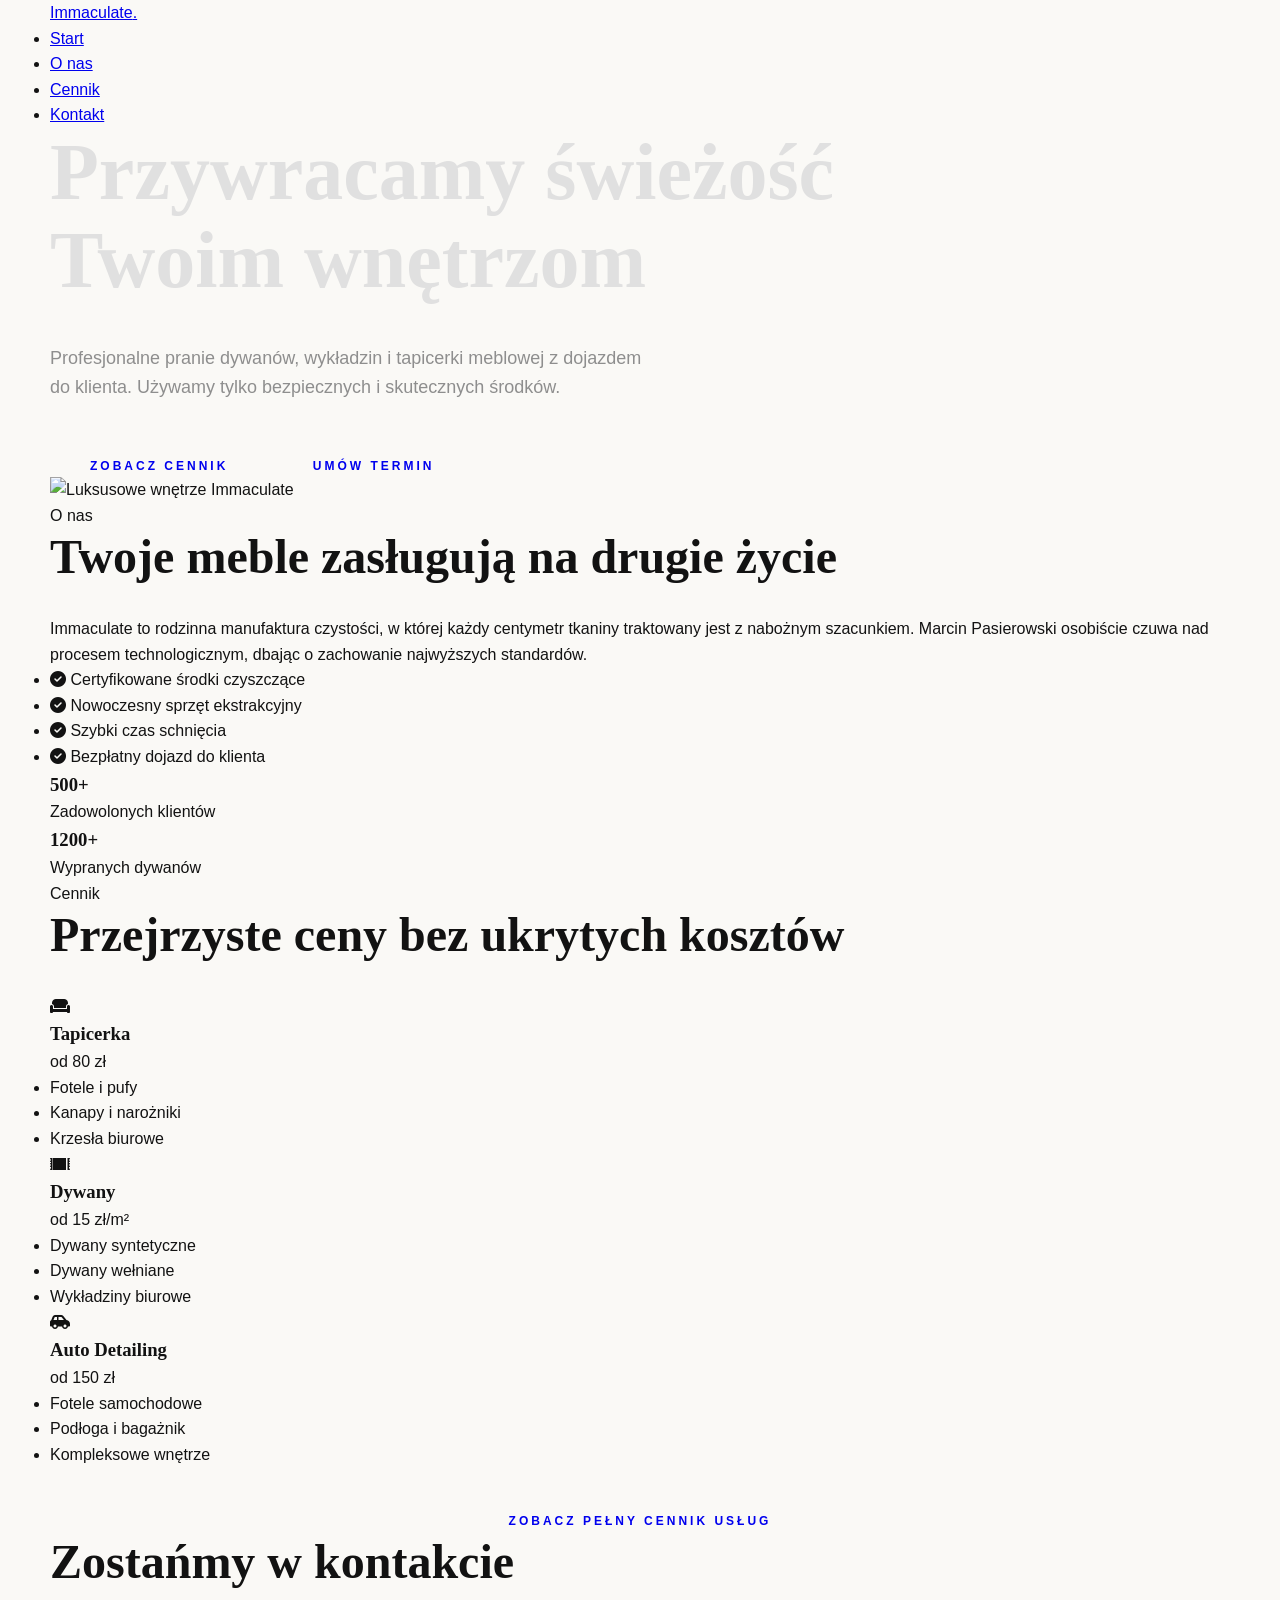
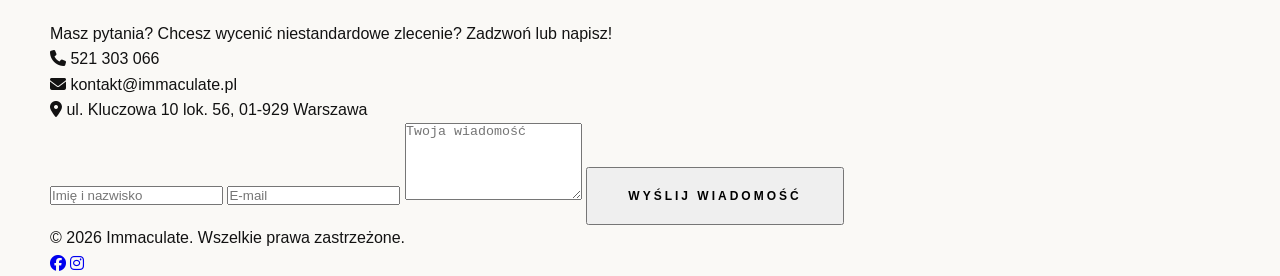
==== index.html @ 92153727 "feat: add dynamic detailed price list from text file" ====
<!DOCTYPE html>
<html lang="pl">
<head>
    <meta charset="UTF-8">
    <meta name="viewport" content="width=device-width, initial-scale=1.0">
    <title>Immaculate | Ekspercka Pielęgnacja Dywanów i Tapicerki</title>
    <link rel="preconnect" href="https://fonts.googleapis.com">
    <link rel="preconnect" href="https://fonts.gstatic.com" crossorigin>
    <link href="https://fonts.googleapis.com/css2?family=Inter:wght@300;400;600;700&display=swap" rel="stylesheet">
    <link rel="stylesheet" href="https://cdnjs.cloudflare.com/ajax/libs/font-awesome/6.4.0/css/all.min.css">
    <link rel="stylesheet" href="styles.css">
</head>
<body>
    <header>
        <nav class="navbar">
            <div class="container">
                <a href="#" class="logo">Immaculate<span>.</span></a>
                <ul class="nav-links">
                    <li><a href="#home">Start</a></li>
                    <li><a href="#about">O nas</a></li>
                    <li><a href="#pricing">Cennik</a></li>
                    <li><a href="#contact">Kontakt</a></li>
                </ul>
                <div class="burger">
                    <div class="line1"></div>
                    <div class="line2"></div>
                    <div class="line3"></div>
                </div>
            </div>
        </nav>
    </header>

    <main>
        <!-- Hero Section -->
        <section id="home" class="hero">
            <div class="container">
                <div class="hero-content">
                    <h1>Przywracamy świeżość Twoim wnętrzom</h1>
                    <p>Profesjonalne pranie dywanów, wykładzin i tapicerki meblowej z dojazdem do klienta. Używamy tylko bezpiecznych i skutecznych środków.</p>
                    <div class="hero-btns">
                        <a href="#pricing" class="btn btn-primary">Zobacz cennik</a>
                        <a href="#contact" class="btn btn-secondary">Umów termin</a>
                    </div>
                </div>
                <div class="hero-image">
                    <img src="https://images.unsplash.com/photo-1527515637462-cff94eecc1ac?auto=format&fit=crop&q=80&w=800" alt="Luksusowe wnętrze Immaculate">
                </div>
            </div>
        </section>

        <!-- About Section -->
        <section id="about" class="about">
            <div class="container">
                <div class="about-grid">
                    <div class="about-text">
                        <span class="sub-title">O nas</span>
                        <h2>Twoje meble zasługują na drugie życie</h2>
                        <p>Immaculate to rodzinna manufaktura czystości, w której każdy centymetr tkaniny traktowany jest z nabożnym szacunkiem. Marcin Pasierowski osobiście czuwa nad procesem technologicznym, dbając o zachowanie najwyższych standardów.</p>
                        <ul class="features">
                            <li><i class="fas fa-check-circle"></i> Certyfikowane środki czyszczące</li>
                            <li><i class="fas fa-check-circle"></i> Nowoczesny sprzęt ekstrakcyjny</li>
                            <li><i class="fas fa-check-circle"></i> Szybki czas schnięcia</li>
                            <li><i class="fas fa-check-circle"></i> Bezpłatny dojazd do klienta</li>
                        </ul>
                    </div>
                    <div class="about-stats">
                        <div class="stat-card">
                            <h3>500+</h3>
                            <p>Zadowolonych klientów</p>
                        </div>
                        <div class="stat-card">
                            <h3>1200+</h3>
                            <p>Wypranych dywanów</p>
                        </div>
                    </div>
                </div>
            </div>
        </section>

        <!-- Pricing Section -->
        <section id="pricing" class="pricing">
            <div class="container">
                <div class="section-header">
                    <span class="sub-title">Cennik</span>
                    <h2>Przejrzyste ceny bez ukrytych kosztów</h2>
                </div>
                <div class="price-grid">
                    <div class="price-card">
                        <i class="fas fa-couch"></i>
                        <h3>Tapicerka</h3>
                        <p class="price">od 80 zł</p>
                        <ul>
                            <li>Fotele i pufy</li>
                            <li>Kanapy i narożniki</li>
                            <li>Krzesła biurowe</li>
                        </ul>
                    </div>
                    <div class="price-card featured">
                        <i class="fas fa-rug"></i>
                        <h3>Dywany</h3>
                        <p class="price">od 15 zł<span>/m²</span></p>
                        <ul>
                            <li>Dywany syntetyczne</li>
                            <li>Dywany wełniane</li>
                            <li>Wykładziny biurowe</li>
                        </ul>
                    </div>
                    <div class="price-card">
                        <i class="fas fa-car-side"></i>
                        <h3>Auto Detailing</h3>
                        <p class="price">od 150 zł</p>
                        <ul>
                            <li>Fotele samochodowe</li>
                            <li>Podłoga i bagażnik</li>
                            <li>Kompleksowe wnętrze</li>
                        </ul>
                    </div>
                </div>
                <div style="text-align: center; margin-top: 40px;">
                    <a href="cennik.html" class="btn btn-primary">Zobacz pełny cennik usług</a>
                </div>
            </div>
        </section>

        <!-- Contact Section -->
        <section id="contact" class="contact">
            <div class="container">
                <div class="contact-box">
                    <div class="contact-info">
                        <h2>Zostańmy w kontakcie</h2>
                        <p>Masz pytania? Chcesz wycenić niestandardowe zlecenie? Zadzwoń lub napisz!</p>
                        <div class="contact-details">
                            <div class="item">
                                <i class="fas fa-phone"></i>
                                <span>521 303 066</span>
                            </div>
                            <div class="item">
                                <i class="fas fa-envelope"></i>
                                <span>kontakt@immaculate.pl</span>
                            </div>
                            <div class="item">
                                <i class="fas fa-map-marker-alt"></i>
                                <span>ul. Kluczowa 10 lok. 56, 01-929 Warszawa</span>
                            </div>
                        </div>
                    </div>
                    <form class="contact-form">
                        <input type="text" placeholder="Imię i nazwisko" required>
                        <input type="email" placeholder="E-mail" required>
                        <textarea placeholder="Twoja wiadomość" rows="5" required></textarea>
                        <button type="submit" class="btn btn-primary">Wyślij wiadomość</button>
                    </form>
                </div>
            </div>
        </section>
    </main>

    <footer>
        <div class="container">
            <p>&copy; 2026 Immaculate. Wszelkie prawa zastrzeżone.</p>
            <div class="socials">
                <a href="#"><i class="fab fa-facebook"></i></a>
                <a href="#"><i class="fab fa-instagram"></i></a>
            </div>
        </div>
    </footer>

    <script src="script.js"></script>
</body>
</html>
---- styles.css ----
:root {
    --primary-dark: #121212;
    --accent-gold: #D4AF37;
    --accent-gold-hover: #F9E076;
    --cream: #FAF9F6;
    --text-light: #E0E0E0;
    --text-muted: #8E8E8E;
    --shadow-soft: 0 20px 40px rgba(0,0,0,0.2);
    --transition: all 0.5s cubic-bezier(0.4, 0, 0.2, 1);
}

* {
    margin: 0;
    padding: 0;
    box-sizing: border-box;
}

body {
    background-color: var(--cream);
    color: var(--primary-dark);
    font-family: 'Montserrat', sans-serif;
    line-height: 1.6;
    overflow-x: hidden;
}

h1, h2, h3, .brand-main, .section-tag {
    font-family: 'Cinzel', serif;
}

.container {
    max-width: 1400px;
    margin: 0 auto;
    padding: 0 50px;
}

/* Luxury Loader */
.luxury-loader {
    position: fixed;
    inset: 0;
    background: var(--primary-dark);
    z-index: 9999;
    display: flex;
    justify-content: center;
    align-items: center;
    transition: opacity 1s ease, visibility 1s;
}

.loader-content {
    text-align: center;
}

.loader-logo {
    color: var(--accent-gold);
    font-size: 2.5rem;
    margin-bottom: 20px;
    letter-spacing: 15px;
}

.loader-bar {
    width: 0;
    height: 1px;
    background: var(--accent-gold);
    animation: loading 1.5s forwards;
}

@keyframes loading {
    to { width: 100%; }
}

/* Header & Nav */
.main-header {
    position: fixed;
    top: 0;
    width: 100%;
    padding: 40px 0;
    z-index: 1000;
    transition: var(--transition);
}

.main-header.scrolled {
    padding: 20px 0;
    background: rgba(18, 18, 18, 0.95);
    backdrop-filter: blur(10px);
}

.main-header nav {
    display: flex;
    justify-content: space-between;
    align-items: center;
}

.brand {
    text-decoration: none;
    display: flex;
    flex-direction: column;
}

.brand-main {
    color: var(--accent-gold);
    font-size: 24px;
    font-weight: 700;
    letter-spacing: 2px;
}

.brand-main span {
    color: var(--text-light);
    margin: 0 5px;
}

.brand-sub {
    color: var(--text-muted);
    font-size: 10px;
    letter-spacing: 5px;
    text-transform: uppercase;
}

.nav-menu {
    display: flex;
    list-style: none;
    gap: 40px;
}

.nav-menu a {
    color: var(--text-light);
    text-decoration: none;
    font-size: 13px;
    text-transform: uppercase;
    letter-spacing: 2px;
    transition: var(--transition);
}

.nav-menu a:hover {
    color: var(--accent-gold);
}

/* Hero Luxury */
.hero-luxury {
    height: 100vh;
    display: flex;
    align-items: center;
    position: relative;
    overflow: hidden;
    background: var(--primary-dark);
}

.hero-video-bg {
    position: absolute;
    inset: 0;
    opacity: 0.4;
}

.hero-video-bg img {
    width: 100%;
    height: 100%;
    object-fit: cover;
}

.hero-content {
    position: relative;
    z-index: 2;
    color: var(--text-light);
}

.eyebrow {
    display: block;
    color: var(--accent-gold);
    text-transform: uppercase;
    letter-spacing: 6px;
    font-size: 12px;
    margin-bottom: 20px;
}

.hero-content h1 {
    font-size: clamp(40px, 8vw, 80px);
    line-height: 1.1;
    max-width: 900px;
    margin-bottom: 40px;
}

.hero-content p {
    font-size: 18px;
    max-width: 600px;
    color: var(--text-muted);
    margin-bottom: 50px;
}

.cta-group {
    display: flex;
    gap: 20px;
}

.btn {
    padding: 20px 40px;
    text-decoration: none;
    font-size: 12px;
    text-transform: uppercase;
    letter-spacing: 3px;
    font-weight: 600;
    transition: var(--transition);
    cursor: pointer;
}

.btn-luxury {
    background: var(--accent-gold);
    color: var(--primary-dark);
}

.btn-luxury:hover {
    background: var(--accent-gold-hover);
    transform: translateY(-5px);
}

.btn-ghost {
    border: 1px solid var(--text-light);
    color: var(--text-light);
}

.btn-ghost:hover {
    background: var(--text-light);
    color: var(--primary-dark);
}

/* Scroll Indicator */
.scroll-indicator {
    position: absolute;
    bottom: 50px;
    left: 50px;
    color: var(--text-muted);
    text-decoration: none;
    display: flex;
    flex-direction: column;
    align-items: center;
    gap: 15px;
}

.scroll-indicator .line {
    width: 1px;
    height: 80px;
    background: var(--accent-gold);
}

/* Legacy Section */
.legacy {
    padding: 150px 0;
}

.legacy-grid {
    display: grid;
    grid-template-columns: 1fr 1fr;
    gap: 100px;
    align-items: center;
}

.section-tag {
    color: var(--accent-gold);
    font-size: 14px;
    letter-spacing: 4px;
    display: block;
    margin-bottom: 20px;
}

h2 {
    font-size: 48px;
    margin-bottom: 30px;
    line-height: 1.2;
}

.signature {
    margin-top: 50px;
    display: flex;
    flex-direction: column;
}

.sign-text {
    font-family: 'Cinzel', serif;
    font-size: 24px;
    color: var(--accent-gold);
}

.sign-title {
    font-size: 12px;
    text-transform: uppercase;
    letter-spacing: 3px;
    color: var(--text-muted);
}

.visual-container {
    position: relative;
}

.visual-container img {
    width: 100%;
    border-radius: 2px;
}

.experience-year {
    position: absolute;
    bottom: -30px;
    right: -30px;
    background: var(--primary-dark);
    color: var(--accent-gold);
    padding: 40px;
    font-family: 'Cinzel', serif;
    font-size: 20px;
}

/* Atelier Section */
.atelier {
    background: var(--primary-dark);
    color: var(--text-light);
    padding: 150px 0;
}

.section-header-luxury {
    text-align: center;
    margin-bottom: 100px;
}

.section-header-luxury h2 {
    color: var(--text-light);
}

.services-luxury-grid {
    display: grid;
    grid-template-columns: repeat(auto-fit, minmax(300px, 1fr));
    gap: 50px;
}

.service-item {
    padding: 60px 40px;
    background: #1a1a1a;
    border: 1px solid rgba(212, 175, 55, 0.1);
    transition: var(--transition);
}

.service-item:hover {
    border-color: var(--accent-gold);
    transform: translateY(-15px);
}

.s-icon {
    font-size: 30px;
    color: var(--accent-gold);
    margin-bottom: 30px;
}

.service-item h3 {
    font-size: 22px;
    margin-bottom: 20px;
}

.service-item p {
    color: var(--text-muted);
    font-size: 15px;
}

/* Investment Section */
.investment {
    padding: 150px 0;
    background: var(--cream);
}

.investment-card {
    background: white;
    max-width: 900px;
    margin: 0 auto;
    padding: 100px;
    box-shadow: var(--shadow-soft);
}

.card-header {
    text-align: center;
    margin-bottom: 60px;
}

.investment-list {
    margin-bottom: 50px;
}

.list-item {
    display: flex;
    justify-content: space-between;
    padding: 25px 0;
    border-bottom: 1px solid #f0f0f0;
}

.list-item .value {
    color: var(--accent-gold);
    font-weight: 600;
}

.card-note {
    text-align: center;
    font-size: 12px;
    color: var(--text-muted);
}

/* Concierge Section */
.concierge {
    padding: 150px 0;
}

.concierge-wrapper {
    display: grid;
    grid-template-columns: 1fr 1.5fr;
    gap: 100px;
}

.contact-links {
    margin-top: 50px;
    display: flex;
    flex-direction: column;
    gap: 30px;
}

.c-link {
    text-decoration: none;
    color: var(--primary-dark);
    display: flex;
    align-items: center;
    gap: 20px;
    font-weight: 600;
}

.c-link i {
    color: var(--accent-gold);
}

.concierge-form {
    background: var(--primary-dark);
    padding: 80px;
    display: flex;
    flex-direction: column;
    gap: 30px;
}

.input-row {
    display: grid;
    grid-template-columns: 1fr 1fr;
    gap: 30px;
}

.concierge-form input, .concierge-form textarea {
    width: 100%;
    background: transparent;
    border: none;
    border-bottom: 1px solid rgba(255,255,255,0.1);
    padding: 15px 0;
    color: white;
    outline: none;
    font-family: inherit;
    transition: var(--transition);
}

.concierge-form input:focus, .concierge-form textarea:focus {
    border-color: var(--accent-gold);
}

/* Footer Luxury */
.footer-luxury {
    background: var(--primary-dark);
    color: var(--text-light);
    padding: 100px 0 50px;
}

.footer-top {
    display: flex;
    justify-content: space-between;
    align-items: center;
    padding-bottom: 50px;
    border-bottom: 1px solid rgba(255,255,255,0.05);
}

.footer-social a {
    color: var(--text-light);
    margin-left: 30px;
    font-size: 18px;
    transition: var(--transition);
}

.footer-social a:hover {
    color: var(--accent-gold);
}

.footer-bottom {
    padding-top: 50px;
    display: flex;
    justify-content: space-between;
    font-size: 12px;
    color: var(--text-muted);
}

.footer-legal a {
    color: var(--text-muted);
    text-decoration: none;
    margin-left: 20px;
}

/* Mobile Responsive */
@media (max-width: 992px) {
    .container { padding: 0 30px; }
    .legacy-grid, .concierge-wrapper { grid-template-columns: 1fr; gap: 60px; }
    .nav-menu { display: none; }
    .hero-content h1 { font-size: 50px; }
    .investment-card { padding: 50px; }
    .concierge-form { padding: 40px; }
    .input-row { grid-template-columns: 1fr; }
}
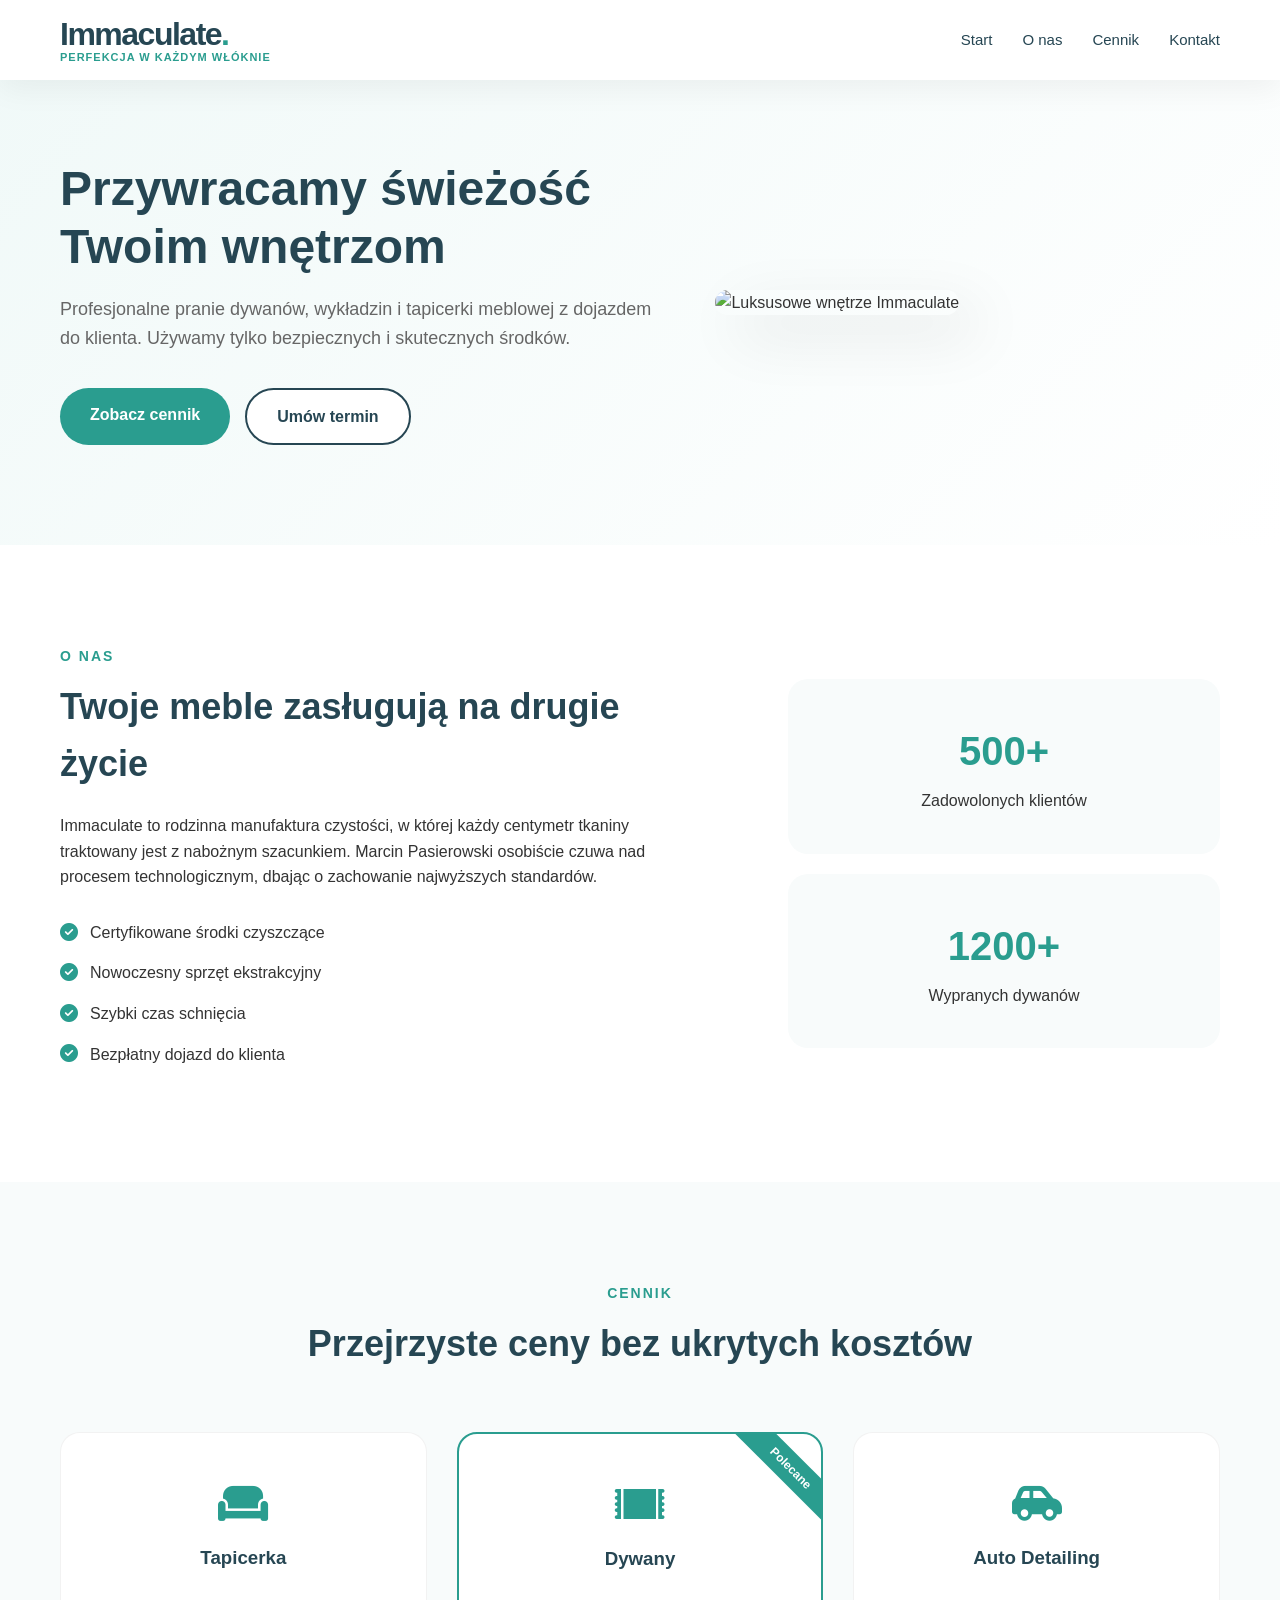
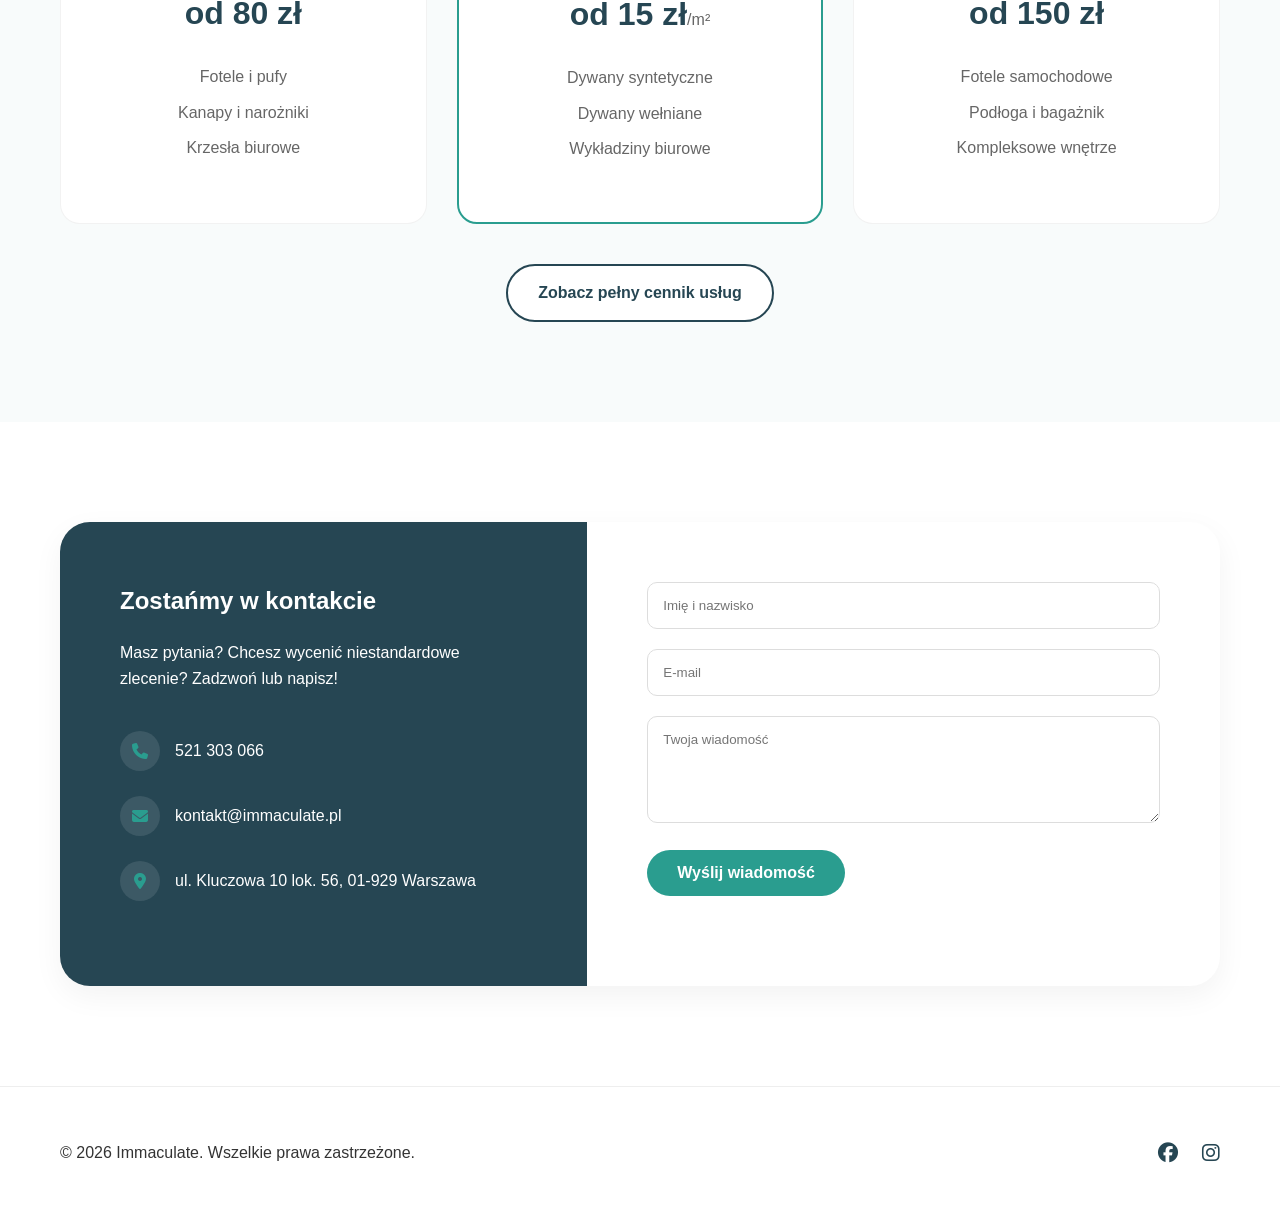
==== commit bebded1f: "style: increase brand font size and add tagline to header" ====
--- a/index.html
+++ b/index.html
@@ -14,7 +14,10 @@
     <header>
         <nav class="navbar">
             <div class="container">
-                <a href="#" class="logo">Immaculate<span>.</span></a>
+                <a href="#" class="logo">
+                    <span class="brand-name">Immaculate<span>.</span></span>
+                    <span class="tagline">Perfekcja w każdym włóknie</span>
+                </a>
                 <ul class="nav-links">
                     <li><a href="#home">Start</a></li>
                     <li><a href="#about">O nas</a></li>
@@ -117,7 +120,7 @@
                     </div>
                 </div>
                 <div style="text-align: center; margin-top: 40px;">
-                    <a href="cennik.html" class="btn btn-primary">Zobacz pełny cennik usług</a>
+                    <a href="cennik.html" class="btn btn-secondary">Zobacz pełny cennik usług</a>
                 </div>
             </div>
         </section>
--- a/styles.css
+++ b/styles.css
@@ -1,12 +1,14 @@
 :root {
-    --primary-dark: #121212;
-    --accent-gold: #D4AF37;
-    --accent-gold-hover: #F9E076;
-    --cream: #FAF9F6;
-    --text-light: #E0E0E0;
-    --text-muted: #8E8E8E;
-    --shadow-soft: 0 20px 40px rgba(0,0,0,0.2);
-    --transition: all 0.5s cubic-bezier(0.4, 0, 0.2, 1);
+    --primary: #2A9D8F;
+    --primary-dark: #21867a;
+    --secondary: #264653;
+    --accent: #E9C46A;
+    --light: #f8fbfb;
+    --white: #ffffff;
+    --text: #333333;
+    --text-light: #666666;
+    --shadow: 0 10px 30px rgba(0,0,0,0.05);
+    --transition: all 0.3s ease;
 }
 
 * {
@@ -15,494 +17,494 @@
     box-sizing: border-box;
 }
 
+html {
+    scroll-behavior: smooth;
+}
+
 body {
-    background-color: var(--cream);
-    color: var(--primary-dark);
-    font-family: 'Montserrat', sans-serif;
+    font-family: 'Inter', sans-serif;
     line-height: 1.6;
+    color: var(--text);
+    background-color: var(--white);
     overflow-x: hidden;
 }
 
-h1, h2, h3, .brand-main, .section-tag {
-    font-family: 'Cinzel', serif;
-}
-
 .container {
-    max-width: 1400px;
+    max-width: 1200px;
     margin: 0 auto;
-    padding: 0 50px;
-}
-
-/* Luxury Loader */
-.luxury-loader {
+    padding: 0 20px;
+}
+
+/* Navbar */
+header {
+    background: var(--white);
+    box-shadow: var(--shadow);
     position: fixed;
-    inset: 0;
+    width: 100%;
+    top: 0;
+    z-index: 1000;
+}
+
+.navbar {
+    height: 80px;
+    display: flex;
+    align-items: center;
+}
+
+.navbar .container {
+    display: flex;
+    justify-content: space-between;
+    align-items: center;
+    width: 100%;
+}
+
+.logo {
+    display: flex;
+    flex-direction: column;
+    text-decoration: none;
+    line-height: 1;
+}
+
+.brand-name {
+    font-size: 32px;
+    font-weight: 800;
+    color: var(--secondary);
+    letter-spacing: -1.5px;
+}
+
+.brand-name span {
+    color: var(--primary);
+}
+
+.tagline {
+    font-size: 11px;
+    font-weight: 600;
+    color: var(--primary);
+    text-transform: uppercase;
+    letter-spacing: 1px;
+    margin-top: 2px;
+}
+
+.nav-links {
+    display: flex;
+    list-style: none;
+}
+
+.nav-links li {
+    margin-left: 30px;
+}
+
+.nav-links a {
+    text-decoration: none;
+    color: var(--secondary);
+    font-weight: 500;
+    font-size: 15px;
+    transition: var(--transition);
+}
+
+.nav-links a:hover {
+    color: var(--primary);
+}
+
+.burger {
+    display: none;
+    cursor: pointer;
+}
+
+.burger div {
+    width: 25px;
+    height: 3px;
+    background-color: var(--secondary);
+    margin: 5px;
+    transition: all 0.3s ease;
+}
+
+/* Hero Section */
+.hero {
+    padding: 160px 0 100px;
+    background: linear-gradient(135deg, #f0f9f8 0%, #ffffff 100%);
+}
+
+.hero .container {
+    display: grid;
+    grid-template-columns: 1.2fr 1fr;
+    gap: 50px;
+    align-items: center;
+}
+
+.hero-content h1 {
+    font-size: 48px;
+    line-height: 1.2;
+    margin-bottom: 20px;
+    color: var(--secondary);
+}
+
+.hero-content p {
+    font-size: 18px;
+    color: var(--text-light);
+    margin-bottom: 35px;
+}
+
+.hero-btns {
+    display: flex;
+    gap: 15px;
+}
+
+.btn {
+    display: inline-block;
+    padding: 14px 30px;
+    border-radius: 50px;
+    text-decoration: none;
+    font-weight: 600;
+    font-size: 16px;
+    transition: var(--transition);
+    cursor: pointer;
+    border: none;
+}
+
+.btn-primary {
+    background: var(--primary);
+    color: var(--white);
+}
+
+.btn-primary:hover {
     background: var(--primary-dark);
-    z-index: 9999;
-    display: flex;
-    justify-content: center;
-    align-items: center;
-    transition: opacity 1s ease, visibility 1s;
-}
-
-.loader-content {
-    text-align: center;
-}
-
-.loader-logo {
-    color: var(--accent-gold);
-    font-size: 2.5rem;
-    margin-bottom: 20px;
-    letter-spacing: 15px;
-}
-
-.loader-bar {
-    width: 0;
-    height: 1px;
-    background: var(--accent-gold);
-    animation: loading 1.5s forwards;
-}
-
-@keyframes loading {
-    to { width: 100%; }
-}
-
-/* Header & Nav */
-.main-header {
-    position: fixed;
-    top: 0;
+    transform: translateY(-3px);
+    box-shadow: 0 5px 15px rgba(42, 157, 143, 0.3);
+}
+
+.btn-secondary {
+    background: var(--white);
+    color: var(--secondary);
+    border: 2px solid var(--secondary);
+}
+
+.btn-secondary:hover {
+    background: var(--secondary);
+    color: var(--white);
+}
+
+.hero-image img {
     width: 100%;
-    padding: 40px 0;
-    z-index: 1000;
-    transition: var(--transition);
-}
-
-.main-header.scrolled {
-    padding: 20px 0;
-    background: rgba(18, 18, 18, 0.95);
-    backdrop-filter: blur(10px);
-}
-
-.main-header nav {
-    display: flex;
-    justify-content: space-between;
-    align-items: center;
-}
-
-.brand {
-    text-decoration: none;
-    display: flex;
-    flex-direction: column;
-}
-
-.brand-main {
-    color: var(--accent-gold);
-    font-size: 24px;
+    border-radius: 20px;
+    box-shadow: 20px 20px 60px rgba(0,0,0,0.1);
+}
+
+/* Common Section Styles */
+section {
+    padding: 100px 0;
+}
+
+.sub-title {
+    display: block;
+    color: var(--primary);
     font-weight: 700;
-    letter-spacing: 2px;
-}
-
-.brand-main span {
-    color: var(--text-light);
-    margin: 0 5px;
-}
-
-.brand-sub {
-    color: var(--text-muted);
-    font-size: 10px;
-    letter-spacing: 5px;
-    text-transform: uppercase;
-}
-
-.nav-menu {
-    display: flex;
-    list-style: none;
-    gap: 40px;
-}
-
-.nav-menu a {
-    color: var(--text-light);
-    text-decoration: none;
-    font-size: 13px;
     text-transform: uppercase;
     letter-spacing: 2px;
+    font-size: 14px;
+    margin-bottom: 10px;
+}
+
+/* About Section */
+.about {
+    background: var(--white);
+}
+
+.about-grid {
+    display: grid;
+    grid-template-columns: 1.5fr 1fr;
+    gap: 80px;
+    align-items: center;
+}
+
+.about-text h2 {
+    font-size: 36px;
+    margin-bottom: 20px;
+    color: var(--secondary);
+}
+
+.features {
+    list-style: none;
+    margin-top: 30px;
+}
+
+.features li {
+    margin-bottom: 15px;
+    display: flex;
+    align-items: center;
+    font-weight: 500;
+}
+
+.features i {
+    color: var(--primary);
+    margin-right: 12px;
+    font-size: 18px;
+}
+
+.about-stats {
+    display: flex;
+    flex-direction: column;
+    gap: 20px;
+}
+
+.stat-card {
+    background: var(--light);
+    padding: 40px;
+    border-radius: 20px;
+    text-align: center;
+}
+
+.stat-card h3 {
+    font-size: 40px;
+    color: var(--primary);
+    margin-bottom: 5px;
+}
+
+/* Pricing Section */
+.pricing {
+    background: var(--light);
+}
+
+.section-header {
+    text-align: center;
+    margin-bottom: 60px;
+}
+
+.section-header h2 {
+    font-size: 36px;
+    color: var(--secondary);
+}
+
+.price-grid {
+    display: grid;
+    grid-template-columns: repeat(auto-fit, minmax(300px, 1fr));
+    gap: 30px;
+}
+
+.price-card {
+    background: var(--white);
+    padding: 50px 40px;
+    border-radius: 20px;
+    text-align: center;
     transition: var(--transition);
-}
-
-.nav-menu a:hover {
-    color: var(--accent-gold);
-}
-
-/* Hero Luxury */
-.hero-luxury {
-    height: 100vh;
-    display: flex;
-    align-items: center;
+    border: 1px solid rgba(0,0,0,0.05);
+}
+
+.price-card:hover {
+    transform: translateY(-10px);
+    box-shadow: var(--shadow);
+}
+
+.price-card i {
+    font-size: 40px;
+    color: var(--primary);
+    margin-bottom: 20px;
+}
+
+.price-card h3 {
+    margin-bottom: 15px;
+    color: var(--secondary);
+}
+
+.price-card .price {
+    font-size: 32px;
+    font-weight: 700;
+    color: var(--secondary);
+    margin-bottom: 25px;
+}
+
+.price-card .price span {
+    font-size: 16px;
+    font-weight: 400;
+    color: var(--text-light);
+}
+
+.price-card ul {
+    list-style: none;
+    color: var(--text-light);
+}
+
+.price-card li {
+    margin-bottom: 10px;
+}
+
+.price-card.featured {
+    border: 2px solid var(--primary);
     position: relative;
     overflow: hidden;
-    background: var(--primary-dark);
-}
-
-.hero-video-bg {
+}
+
+.price-card.featured::after {
+    content: "Polecane";
     position: absolute;
-    inset: 0;
-    opacity: 0.4;
-}
-
-.hero-video-bg img {
+    top: 20px;
+    right: -35px;
+    background: var(--primary);
+    color: var(--white);
+    padding: 5px 40px;
+    transform: rotate(45deg);
+    font-size: 12px;
+    font-weight: 700;
+}
+
+/* Contact Section */
+.contact-box {
+    display: grid;
+    grid-template-columns: 1fr 1.2fr;
+    background: var(--white);
+    border-radius: 30px;
+    overflow: hidden;
+    box-shadow: var(--shadow);
+}
+
+.contact-info {
+    background: var(--secondary);
+    color: var(--white);
+    padding: 60px;
+}
+
+.contact-info h2 {
+    margin-bottom: 20px;
+}
+
+.contact-details {
+    margin-top: 40px;
+}
+
+.contact-details .item {
+    display: flex;
+    align-items: center;
+    margin-bottom: 25px;
+}
+
+.contact-details i {
+    width: 40px;
+    height: 40px;
+    background: rgba(255,255,255,0.1);
+    display: flex;
+    align-items: center;
+    justify-content: center;
+    border-radius: 50%;
+    margin-right: 15px;
+    color: var(--primary);
+}
+
+.contact-form {
+    padding: 60px;
+}
+
+.contact-form input, 
+.contact-form textarea {
     width: 100%;
-    height: 100%;
-    object-fit: cover;
-}
-
-.hero-content {
-    position: relative;
-    z-index: 2;
-    color: var(--text-light);
-}
-
-.eyebrow {
-    display: block;
-    color: var(--accent-gold);
-    text-transform: uppercase;
-    letter-spacing: 6px;
-    font-size: 12px;
+    padding: 15px;
     margin-bottom: 20px;
-}
-
-.hero-content h1 {
-    font-size: clamp(40px, 8vw, 80px);
-    line-height: 1.1;
-    max-width: 900px;
-    margin-bottom: 40px;
-}
-
-.hero-content p {
-    font-size: 18px;
-    max-width: 600px;
-    color: var(--text-muted);
-    margin-bottom: 50px;
-}
-
-.cta-group {
-    display: flex;
-    gap: 20px;
-}
-
-.btn {
-    padding: 20px 40px;
-    text-decoration: none;
-    font-size: 12px;
-    text-transform: uppercase;
-    letter-spacing: 3px;
-    font-weight: 600;
+    border: 1px solid #ddd;
+    border-radius: 10px;
+    font-family: inherit;
+    outline: none;
+}
+
+.contact-form input:focus, 
+.contact-form textarea:focus {
+    border-color: var(--primary);
+}
+
+/* Footer */
+footer {
+    padding: 50px 0;
+    background: var(--white);
+    border-top: 1px solid #eee;
+}
+
+footer .container {
+    display: flex;
+    justify-content: space-between;
+    align-items: center;
+}
+
+.socials a {
+    color: var(--secondary);
+    font-size: 20px;
+    margin-left: 20px;
     transition: var(--transition);
-    cursor: pointer;
-}
-
-.btn-luxury {
-    background: var(--accent-gold);
-    color: var(--primary-dark);
-}
-
-.btn-luxury:hover {
-    background: var(--accent-gold-hover);
-    transform: translateY(-5px);
-}
-
-.btn-ghost {
-    border: 1px solid var(--text-light);
-    color: var(--text-light);
-}
-
-.btn-ghost:hover {
-    background: var(--text-light);
-    color: var(--primary-dark);
-}
-
-/* Scroll Indicator */
-.scroll-indicator {
-    position: absolute;
-    bottom: 50px;
-    left: 50px;
-    color: var(--text-muted);
-    text-decoration: none;
-    display: flex;
-    flex-direction: column;
-    align-items: center;
-    gap: 15px;
-}
-
-.scroll-indicator .line {
-    width: 1px;
-    height: 80px;
-    background: var(--accent-gold);
-}
-
-/* Legacy Section */
-.legacy {
-    padding: 150px 0;
-}
-
-.legacy-grid {
-    display: grid;
-    grid-template-columns: 1fr 1fr;
-    gap: 100px;
-    align-items: center;
-}
-
-.section-tag {
-    color: var(--accent-gold);
-    font-size: 14px;
-    letter-spacing: 4px;
-    display: block;
-    margin-bottom: 20px;
-}
-
-h2 {
-    font-size: 48px;
-    margin-bottom: 30px;
-    line-height: 1.2;
-}
-
-.signature {
-    margin-top: 50px;
-    display: flex;
-    flex-direction: column;
-}
-
-.sign-text {
-    font-family: 'Cinzel', serif;
-    font-size: 24px;
-    color: var(--accent-gold);
-}
-
-.sign-title {
-    font-size: 12px;
-    text-transform: uppercase;
-    letter-spacing: 3px;
-    color: var(--text-muted);
-}
-
-.visual-container {
-    position: relative;
-}
-
-.visual-container img {
-    width: 100%;
-    border-radius: 2px;
-}
-
-.experience-year {
-    position: absolute;
-    bottom: -30px;
-    right: -30px;
-    background: var(--primary-dark);
-    color: var(--accent-gold);
-    padding: 40px;
-    font-family: 'Cinzel', serif;
-    font-size: 20px;
-}
-
-/* Atelier Section */
-.atelier {
-    background: var(--primary-dark);
-    color: var(--text-light);
-    padding: 150px 0;
-}
-
-.section-header-luxury {
-    text-align: center;
-    margin-bottom: 100px;
-}
-
-.section-header-luxury h2 {
-    color: var(--text-light);
-}
-
-.services-luxury-grid {
-    display: grid;
-    grid-template-columns: repeat(auto-fit, minmax(300px, 1fr));
-    gap: 50px;
-}
-
-.service-item {
-    padding: 60px 40px;
-    background: #1a1a1a;
-    border: 1px solid rgba(212, 175, 55, 0.1);
-    transition: var(--transition);
-}
-
-.service-item:hover {
-    border-color: var(--accent-gold);
-    transform: translateY(-15px);
-}
-
-.s-icon {
-    font-size: 30px;
-    color: var(--accent-gold);
-    margin-bottom: 30px;
-}
-
-.service-item h3 {
-    font-size: 22px;
-    margin-bottom: 20px;
-}
-
-.service-item p {
-    color: var(--text-muted);
-    font-size: 15px;
-}
-
-/* Investment Section */
-.investment {
-    padding: 150px 0;
-    background: var(--cream);
-}
-
-.investment-card {
-    background: white;
-    max-width: 900px;
-    margin: 0 auto;
-    padding: 100px;
-    box-shadow: var(--shadow-soft);
-}
-
-.card-header {
-    text-align: center;
-    margin-bottom: 60px;
-}
-
-.investment-list {
-    margin-bottom: 50px;
-}
-
-.list-item {
-    display: flex;
-    justify-content: space-between;
-    padding: 25px 0;
-    border-bottom: 1px solid #f0f0f0;
-}
-
-.list-item .value {
-    color: var(--accent-gold);
-    font-weight: 600;
-}
-
-.card-note {
-    text-align: center;
-    font-size: 12px;
-    color: var(--text-muted);
-}
-
-/* Concierge Section */
-.concierge {
-    padding: 150px 0;
-}
-
-.concierge-wrapper {
-    display: grid;
-    grid-template-columns: 1fr 1.5fr;
-    gap: 100px;
-}
-
-.contact-links {
-    margin-top: 50px;
-    display: flex;
-    flex-direction: column;
-    gap: 30px;
-}
-
-.c-link {
-    text-decoration: none;
-    color: var(--primary-dark);
-    display: flex;
-    align-items: center;
-    gap: 20px;
-    font-weight: 600;
-}
-
-.c-link i {
-    color: var(--accent-gold);
-}
-
-.concierge-form {
-    background: var(--primary-dark);
-    padding: 80px;
-    display: flex;
-    flex-direction: column;
-    gap: 30px;
-}
-
-.input-row {
-    display: grid;
-    grid-template-columns: 1fr 1fr;
-    gap: 30px;
-}
-
-.concierge-form input, .concierge-form textarea {
-    width: 100%;
-    background: transparent;
-    border: none;
-    border-bottom: 1px solid rgba(255,255,255,0.1);
-    padding: 15px 0;
-    color: white;
-    outline: none;
-    font-family: inherit;
-    transition: var(--transition);
-}
-
-.concierge-form input:focus, .concierge-form textarea:focus {
-    border-color: var(--accent-gold);
-}
-
-/* Footer Luxury */
-.footer-luxury {
-    background: var(--primary-dark);
-    color: var(--text-light);
-    padding: 100px 0 50px;
-}
-
-.footer-top {
-    display: flex;
-    justify-content: space-between;
-    align-items: center;
-    padding-bottom: 50px;
-    border-bottom: 1px solid rgba(255,255,255,0.05);
-}
-
-.footer-social a {
-    color: var(--text-light);
-    margin-left: 30px;
-    font-size: 18px;
-    transition: var(--transition);
-}
-
-.footer-social a:hover {
-    color: var(--accent-gold);
-}
-
-.footer-bottom {
-    padding-top: 50px;
-    display: flex;
-    justify-content: space-between;
-    font-size: 12px;
-    color: var(--text-muted);
-}
-
-.footer-legal a {
-    color: var(--text-muted);
-    text-decoration: none;
-    margin-left: 20px;
-}
-
-/* Mobile Responsive */
+}
+
+.socials a:hover {
+    color: var(--primary);
+}
+
+/* Responsive */
 @media (max-width: 992px) {
-    .container { padding: 0 30px; }
-    .legacy-grid, .concierge-wrapper { grid-template-columns: 1fr; gap: 60px; }
-    .nav-menu { display: none; }
-    .hero-content h1 { font-size: 50px; }
-    .investment-card { padding: 50px; }
-    .concierge-form { padding: 40px; }
-    .input-row { grid-template-columns: 1fr; }
-}
+    .hero .container, 
+    .about-grid, 
+    .contact-box {
+        grid-template-columns: 1fr;
+    }
+    
+    .hero-image {
+        order: -1;
+    }
+    
+    .hero-content h1 {
+        font-size: 36px;
+    }
+    
+    .about-grid {
+        gap: 40px;
+    }
+}
+
+/* Burger Animation */
+.burger.toggle .line1 {
+    transform: rotate(-45deg) translate(-5px, 6px);
+}
+.burger.toggle .line2 {
+    opacity: 0;
+}
+.burger.toggle .line3 {
+    transform: rotate(45deg) translate(-5px, -6px);
+}
+
+/* Responsive Utilities */
+@media (max-width: 1200px) {
+    .container { max-width: 95%; }
+}
+
+@media (max-width: 992px) {
+    .hero { padding: 120px 0 60px; }
+    .hero-content h1 { font-size: 38px; }
+    .about-grid { gap: 40px; }
+    .contact-box { grid-template-columns: 1fr; }
+}
+
+@media (max-width: 768px) {
+    .brand-name { font-size: 26px; }
+    .tagline { font-size: 9px; }
+    .hero-content { text-align: center; }
+    .hero-btns { justify-content: center; }
+    .section-header h2 { font-size: 28px; }
+    .about-text h2 { font-size: 28px; }
+    .stat-card { padding: 30px 20px; }
+    .contact-info, .contact-form { padding: 30px 20px; }
+    
+    .nav-links {
+        position: fixed;
+        right: -100%;
+        top: 80px;
+        flex-direction: column;
+        background: var(--white);
+        width: 100%;
+        height: calc(100vh - 80px);
+        text-align: center;
+        transition: 0.5s;
+        box-shadow: 0 10px 10px rgba(0,0,0,0.05);
+        padding: 40px 0;
+        z-index: 999;
+    }
+}
+
+@media (max-width: 480px) {
+    .hero-content h1 { font-size: 32px; }
+    .btn { width: 100%; text-align: center; }
+    .hero-btns { flex-direction: column; }
+}
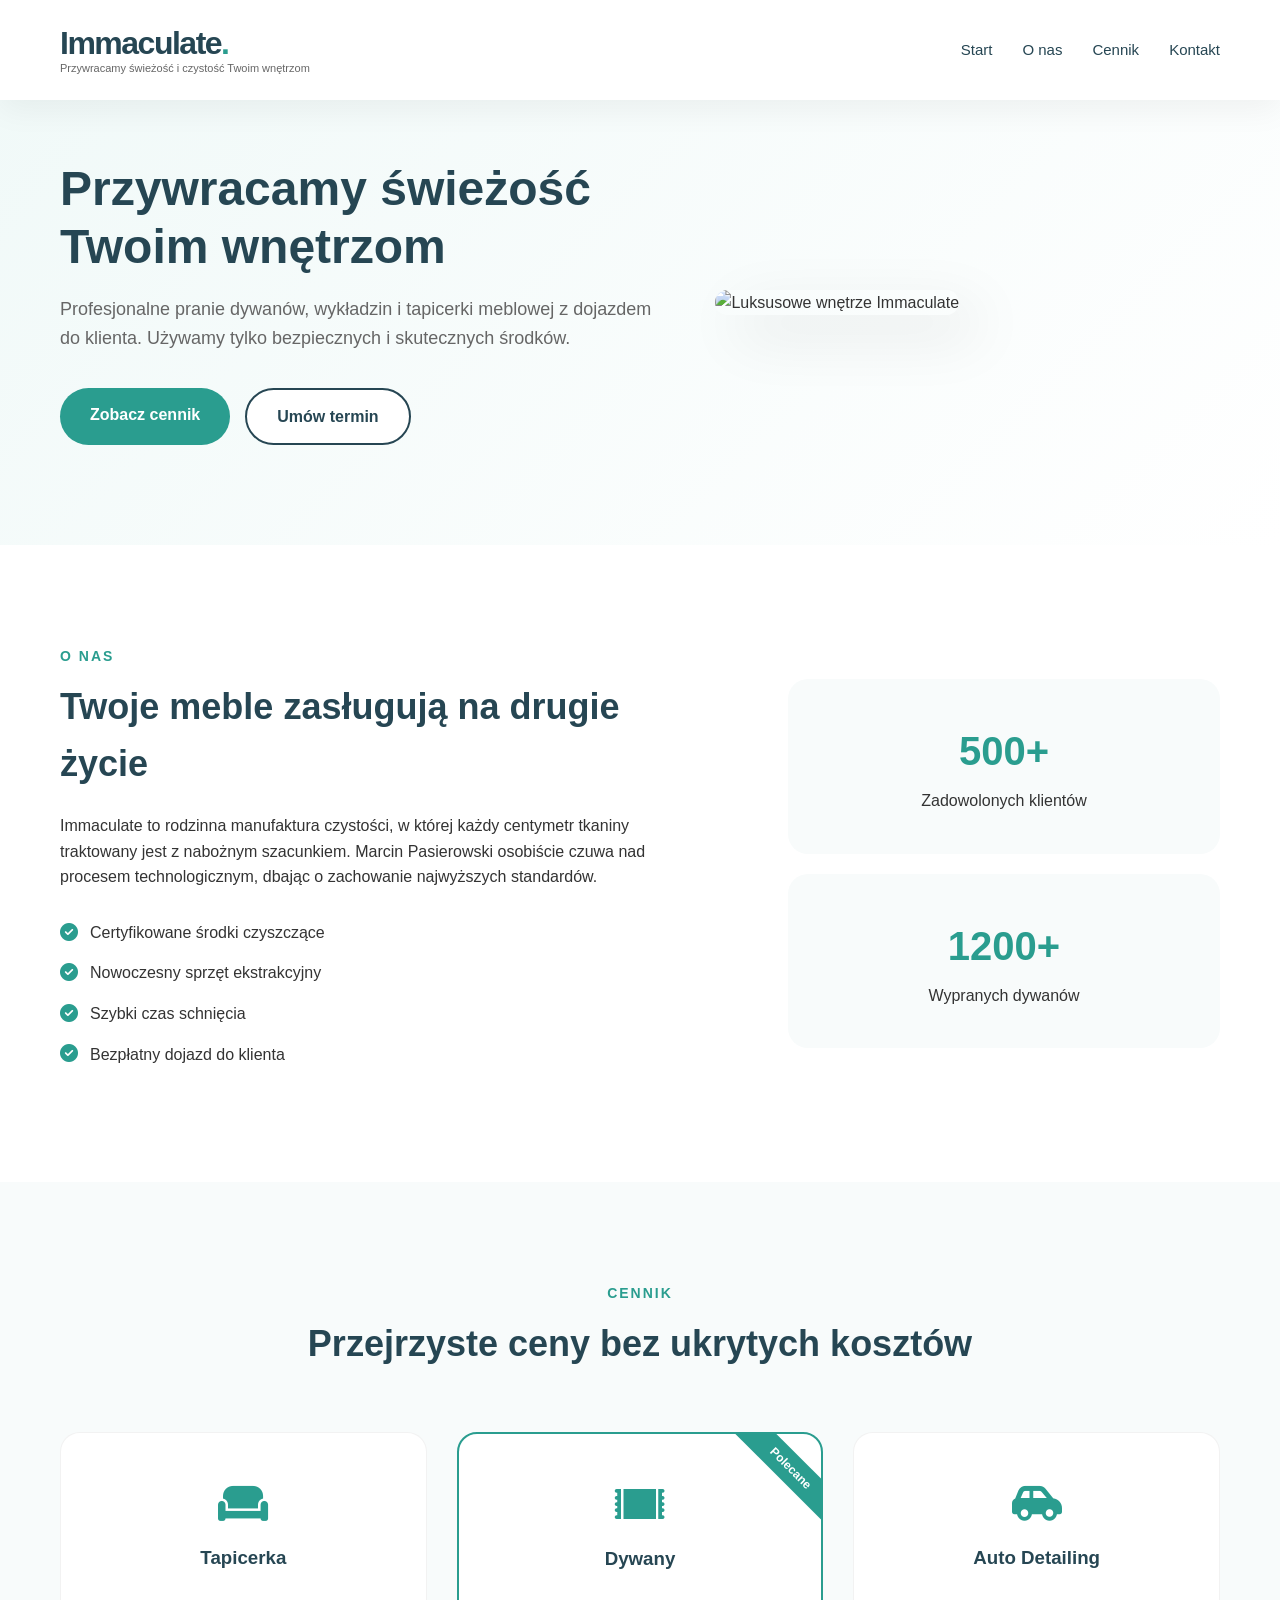
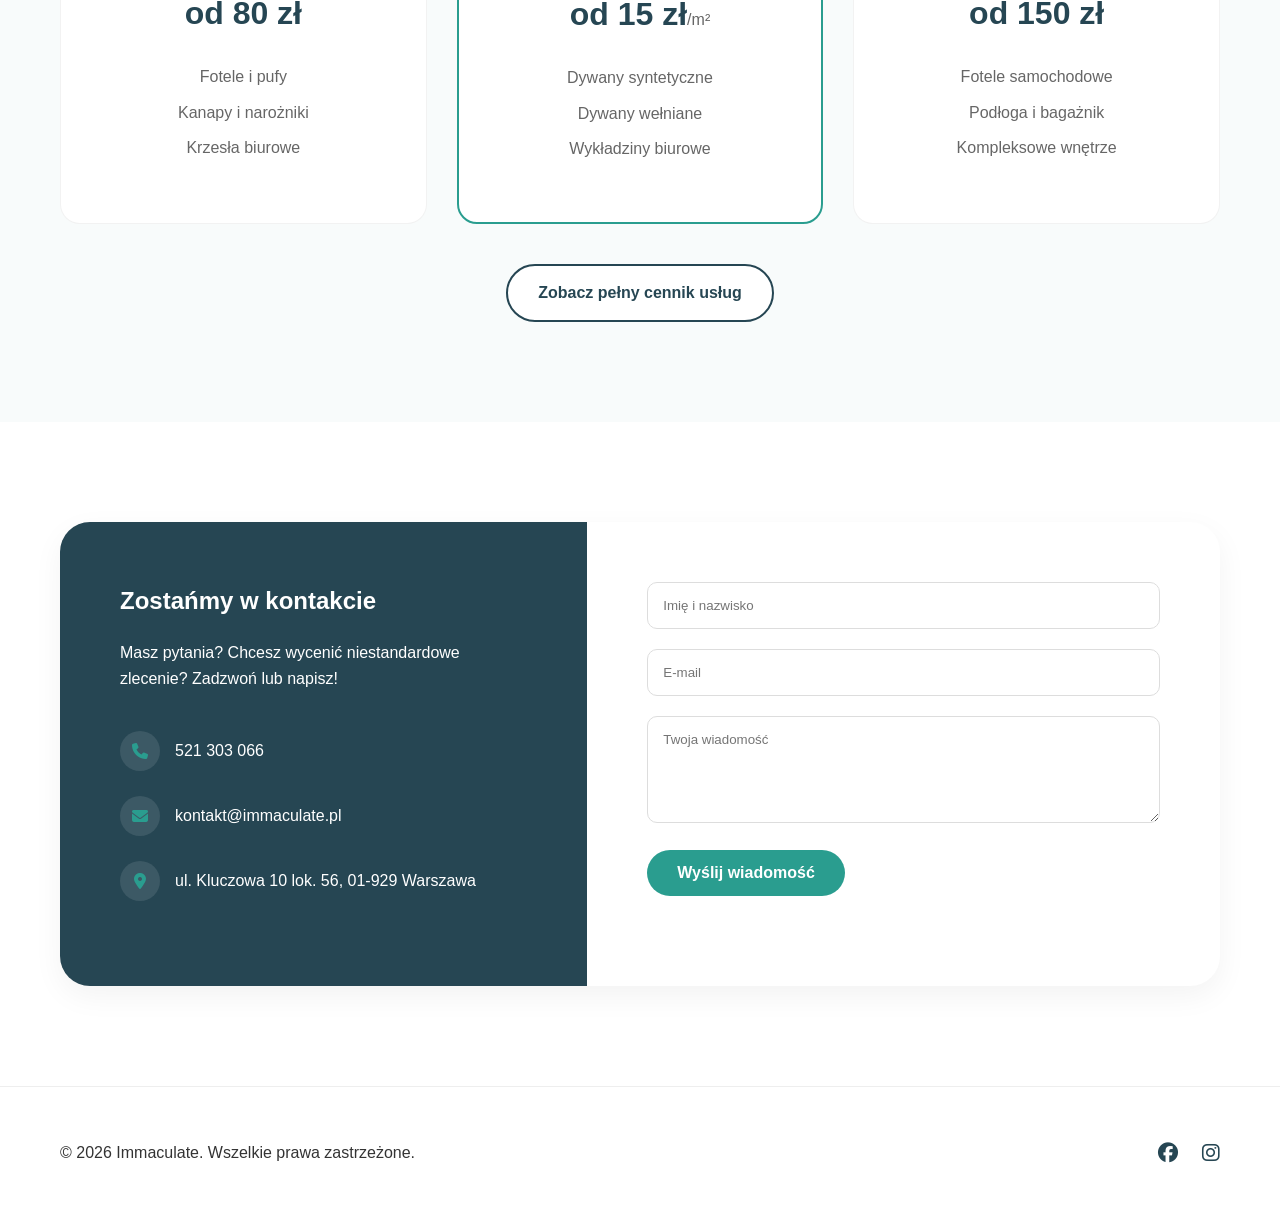
==== commit b86dbf05: "style: fix logo layout and update slogan" ====
--- a/index.html
+++ b/index.html
@@ -16,7 +16,7 @@
             <div class="container">
                 <a href="#" class="logo">
                     <span class="brand-name">Immaculate<span>.</span></span>
-                    <span class="tagline">Perfekcja w każdym włóknie</span>
+                    <span class="tagline">Przywracamy świeżość i czystość Twoim wnętrzom</span>
                 </a>
                 <ul class="nav-links">
                     <li><a href="#home">Start</a></li>
--- a/styles.css
+++ b/styles.css
@@ -46,7 +46,7 @@
 }
 
 .navbar {
-    height: 80px;
+    height: 100px;
     display: flex;
     align-items: center;
 }
@@ -78,11 +78,10 @@
 
 .tagline {
     font-size: 11px;
-    font-weight: 600;
-    color: var(--primary);
-    text-transform: uppercase;
-    letter-spacing: 1px;
-    margin-top: 2px;
+    font-weight: 500;
+    color: var(--text-light);
+    margin-top: 4px;
+    letter-spacing: 0;
 }
 
 .nav-links {
@@ -490,11 +489,11 @@
     .nav-links {
         position: fixed;
         right: -100%;
-        top: 80px;
+        top: 100px;
         flex-direction: column;
         background: var(--white);
         width: 100%;
-        height: calc(100vh - 80px);
+        height: calc(100vh - 100px);
         text-align: center;
         transition: 0.5s;
         box-shadow: 0 10px 10px rgba(0,0,0,0.05);
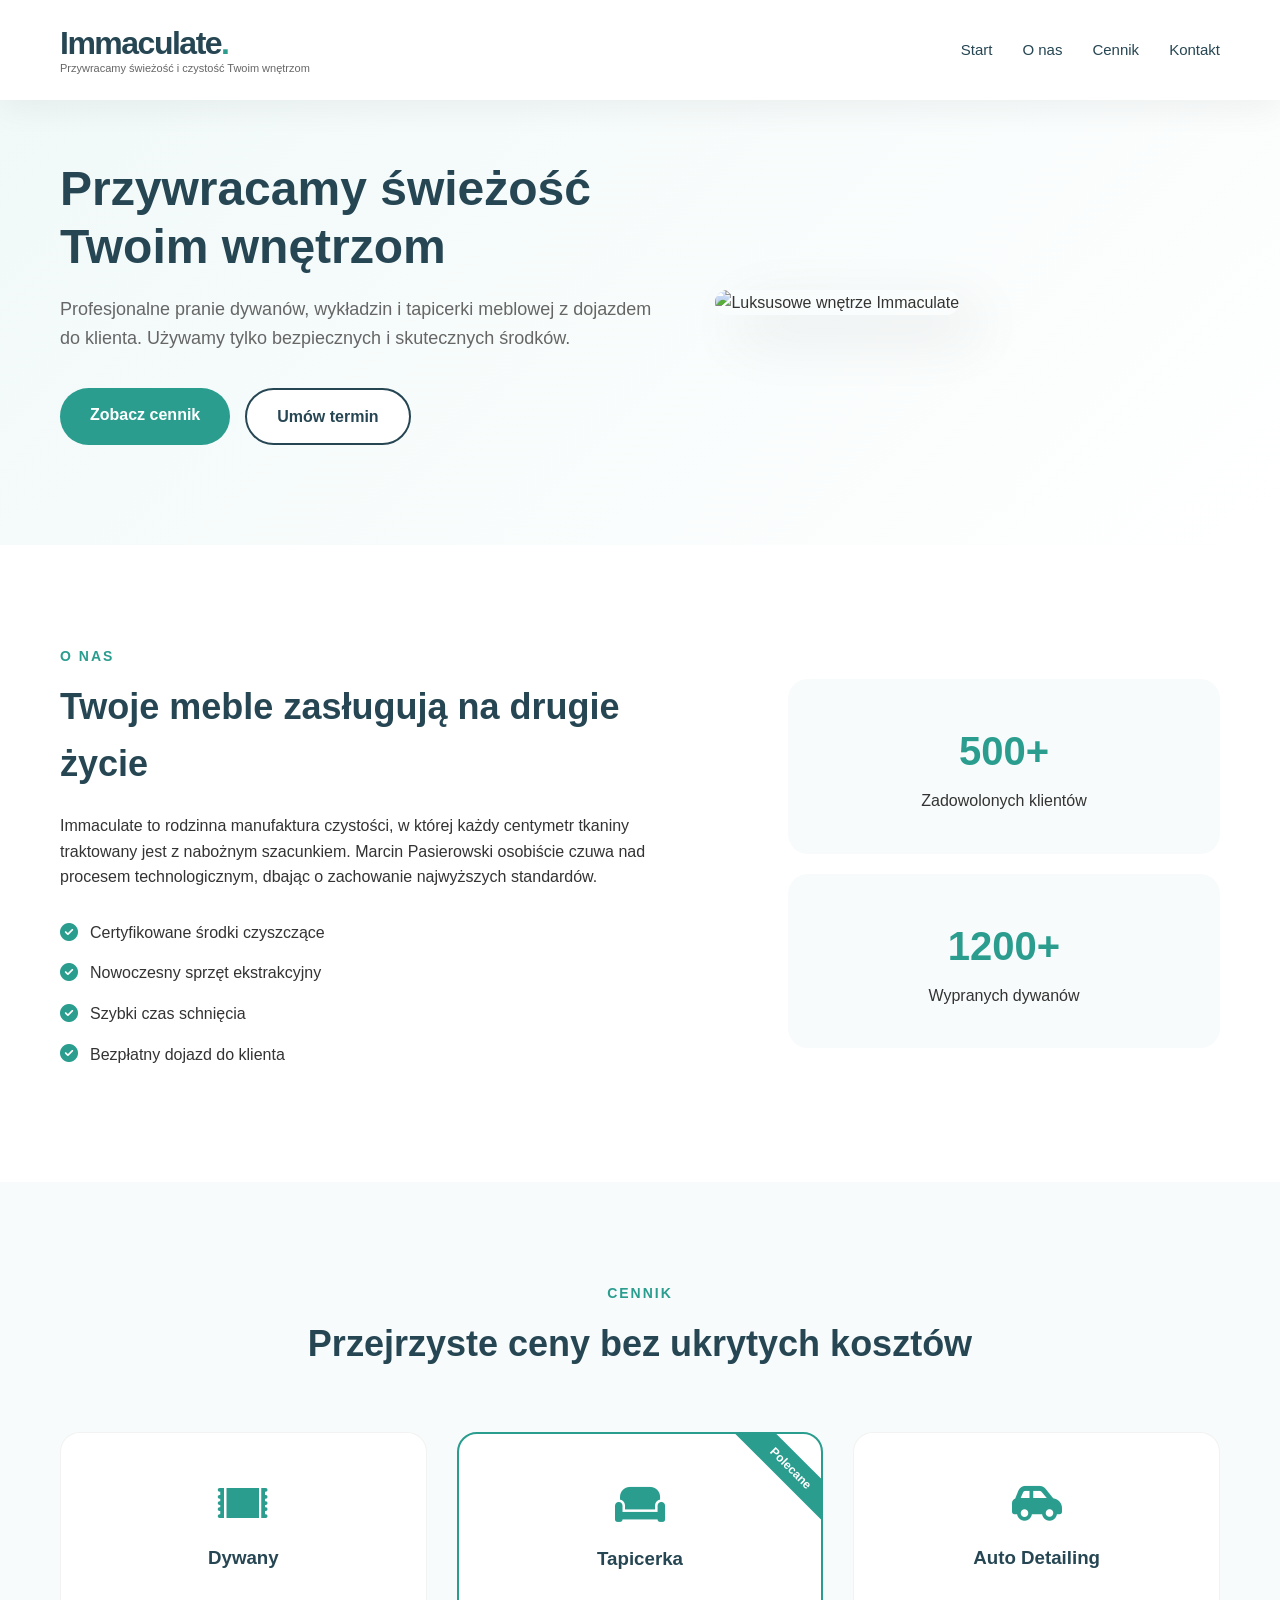
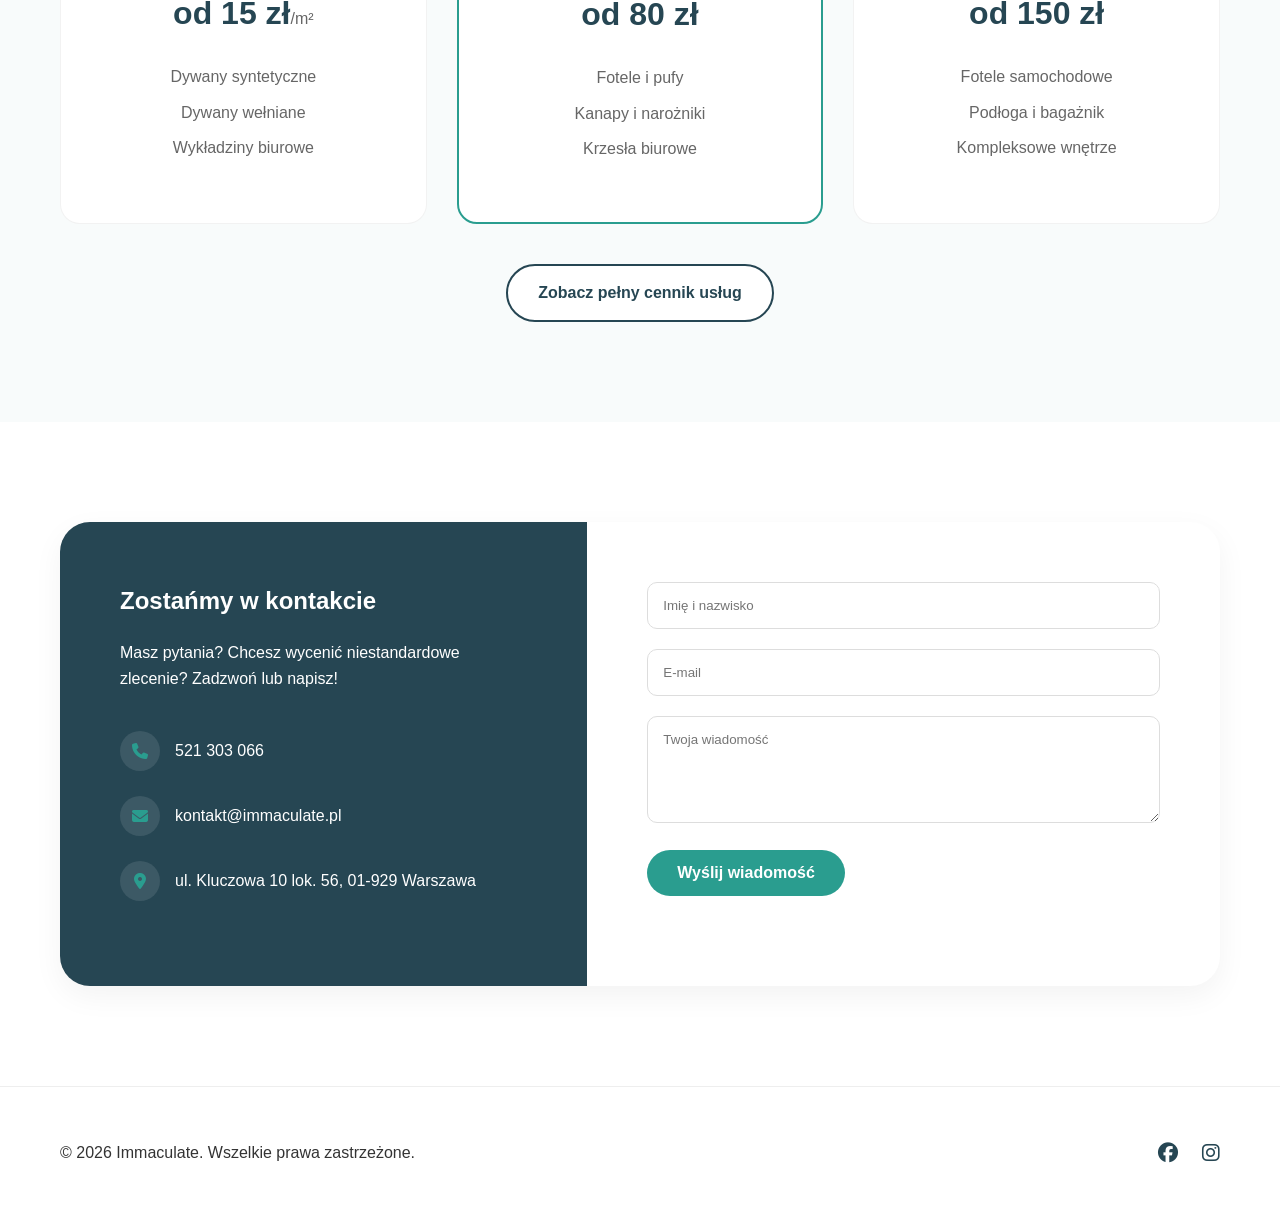
==== commit be2568b0: "feat: reorder pricing cards and feature Tapicerka in the middle" ====
--- a/index.html
+++ b/index.html
@@ -89,6 +89,16 @@
                 </div>
                 <div class="price-grid">
                     <div class="price-card">
+                        <i class="fas fa-rug"></i>
+                        <h3>Dywany</h3>
+                        <p class="price">od 15 zł<span>/m²</span></p>
+                        <ul>
+                            <li>Dywany syntetyczne</li>
+                            <li>Dywany wełniane</li>
+                            <li>Wykładziny biurowe</li>
+                        </ul>
+                    </div>
+                    <div class="price-card featured">
                         <i class="fas fa-couch"></i>
                         <h3>Tapicerka</h3>
                         <p class="price">od 80 zł</p>
@@ -96,16 +106,6 @@
                             <li>Fotele i pufy</li>
                             <li>Kanapy i narożniki</li>
                             <li>Krzesła biurowe</li>
-                        </ul>
-                    </div>
-                    <div class="price-card featured">
-                        <i class="fas fa-rug"></i>
-                        <h3>Dywany</h3>
-                        <p class="price">od 15 zł<span>/m²</span></p>
-                        <ul>
-                            <li>Dywany syntetyczne</li>
-                            <li>Dywany wełniane</li>
-                            <li>Wykładziny biurowe</li>
                         </ul>
                     </div>
                     <div class="price-card">
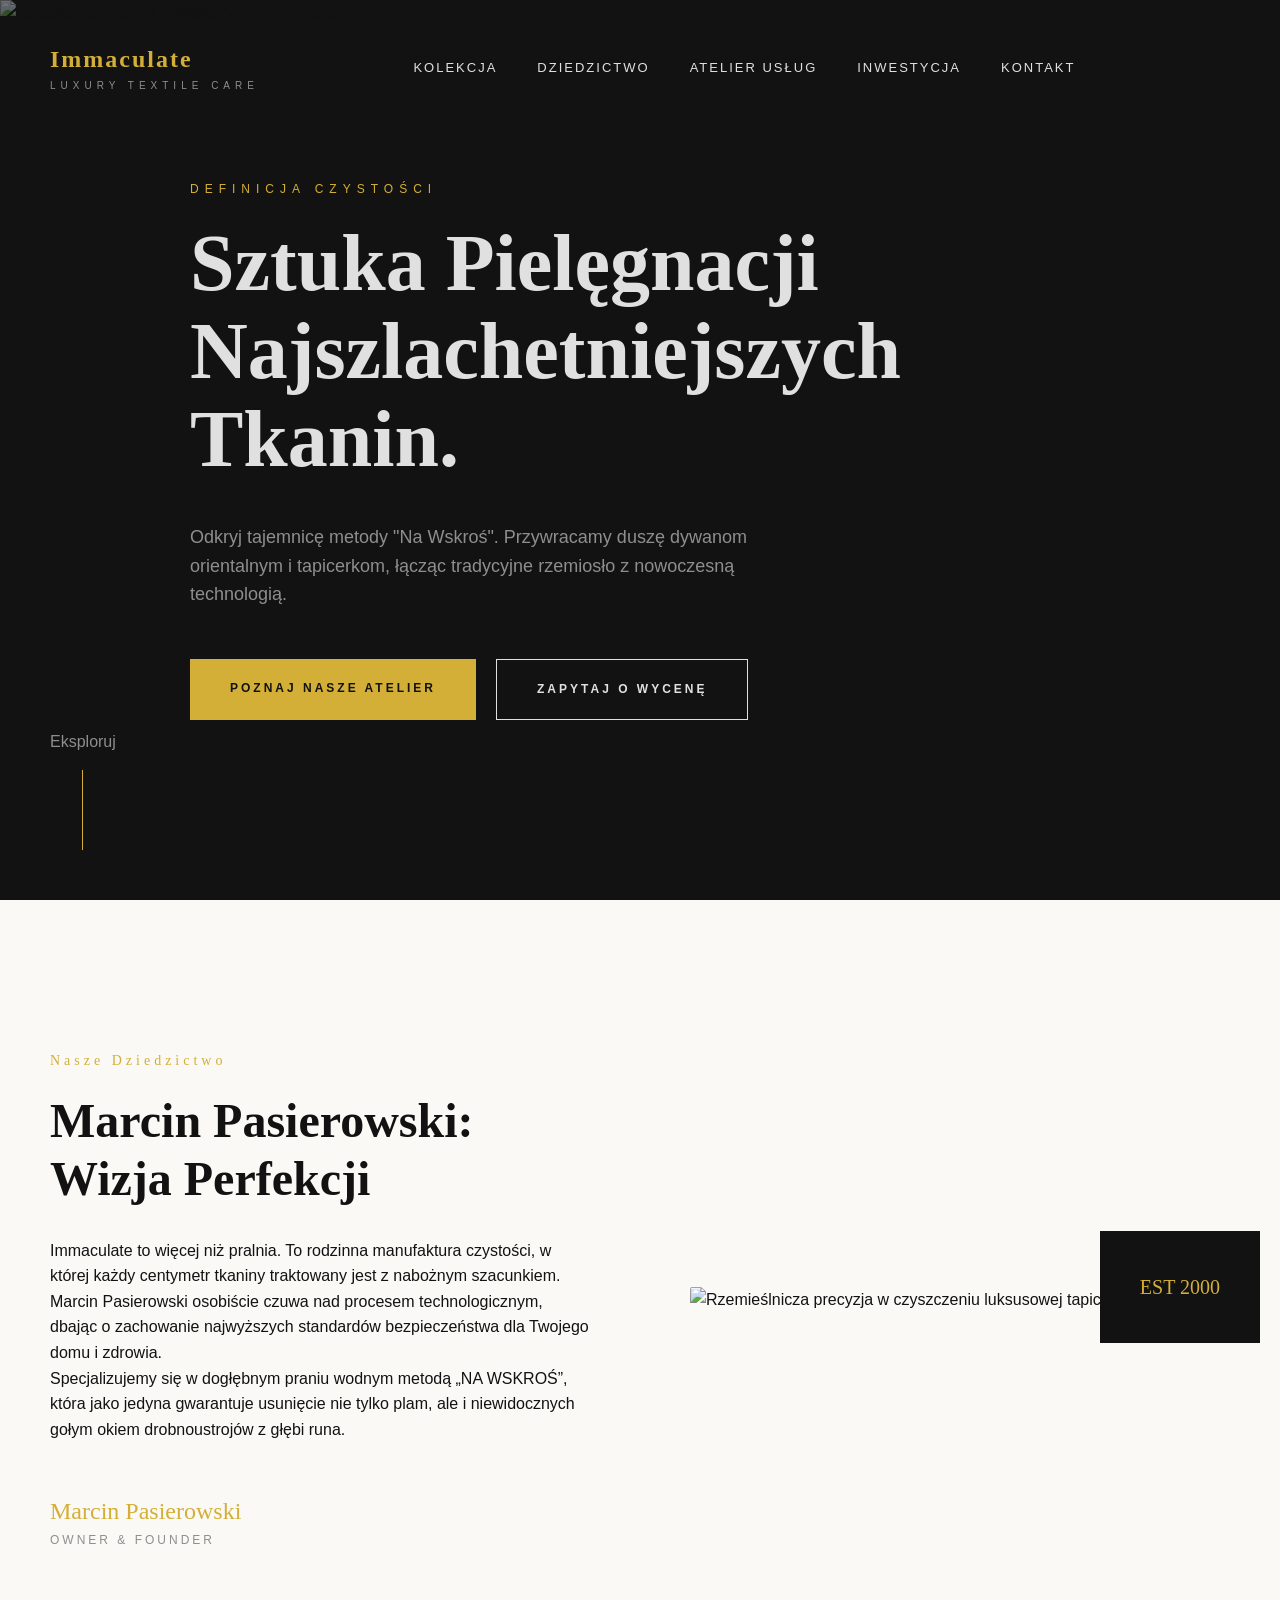
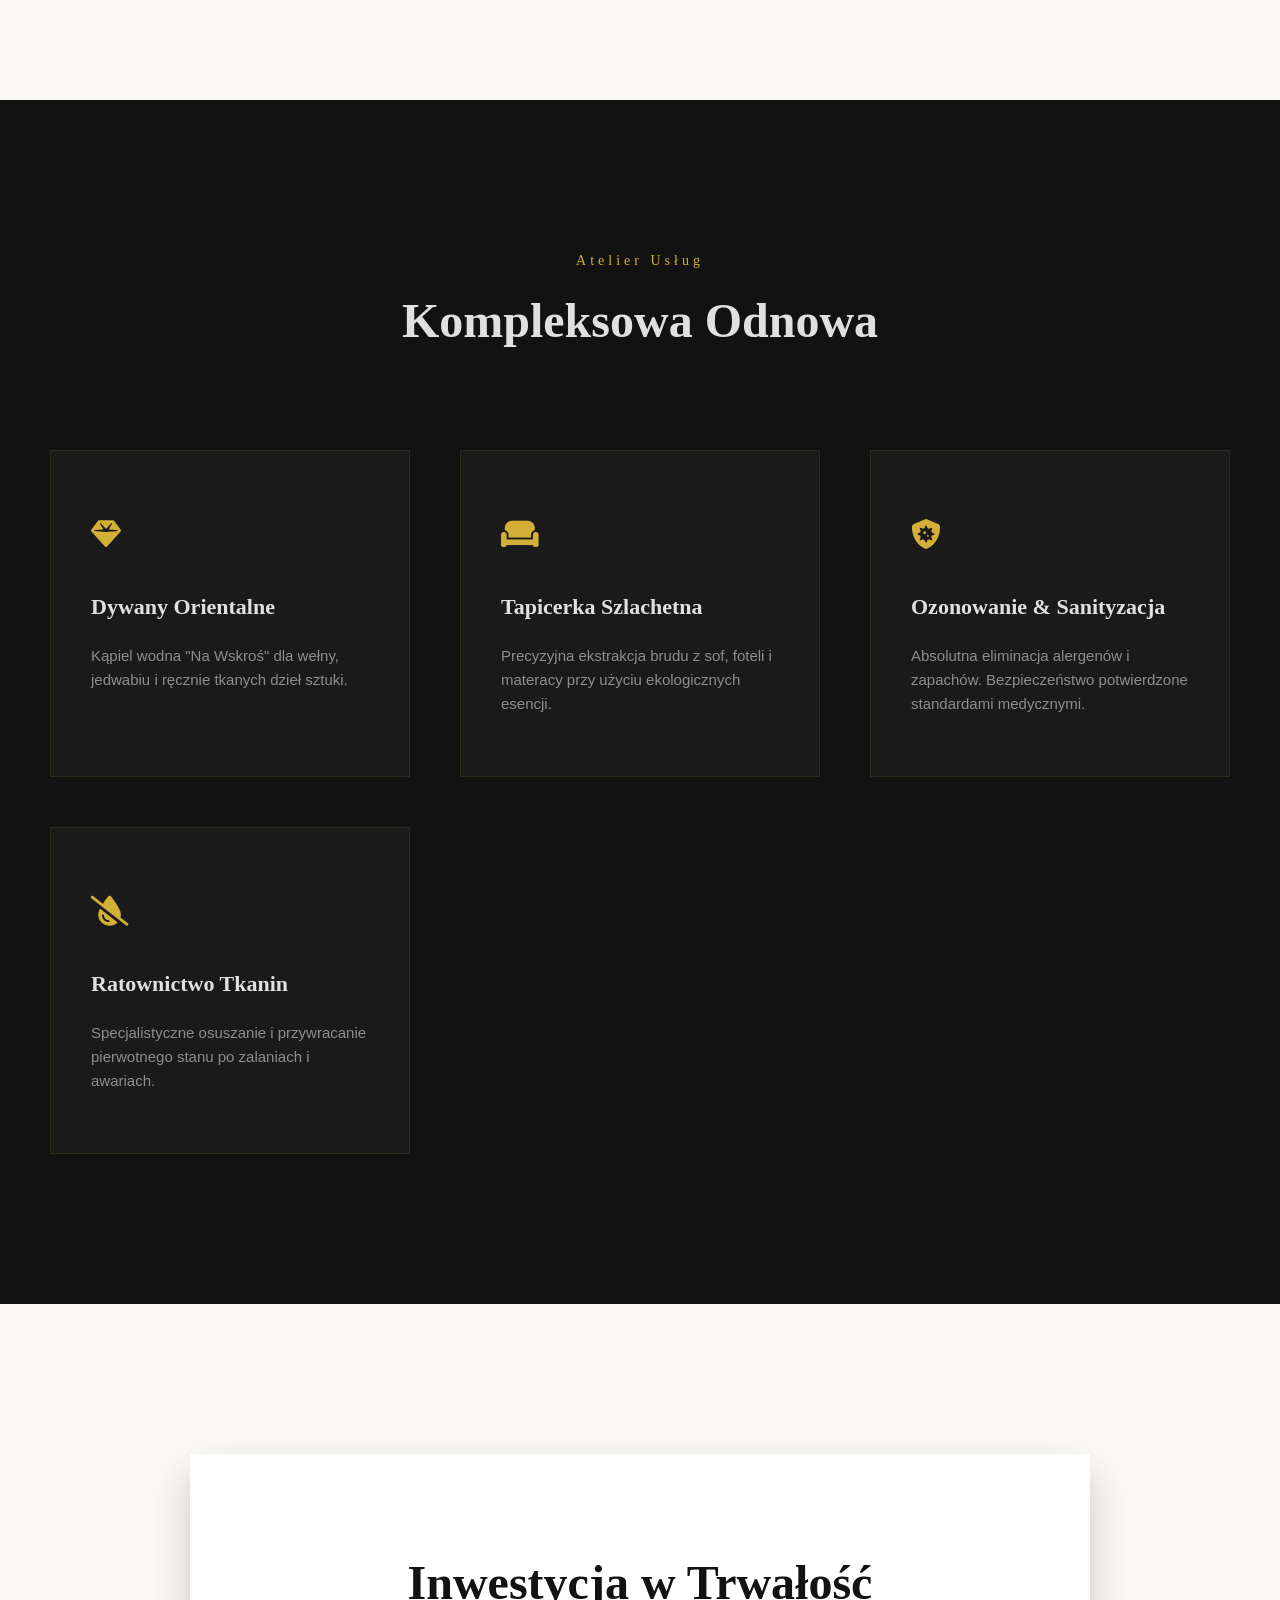
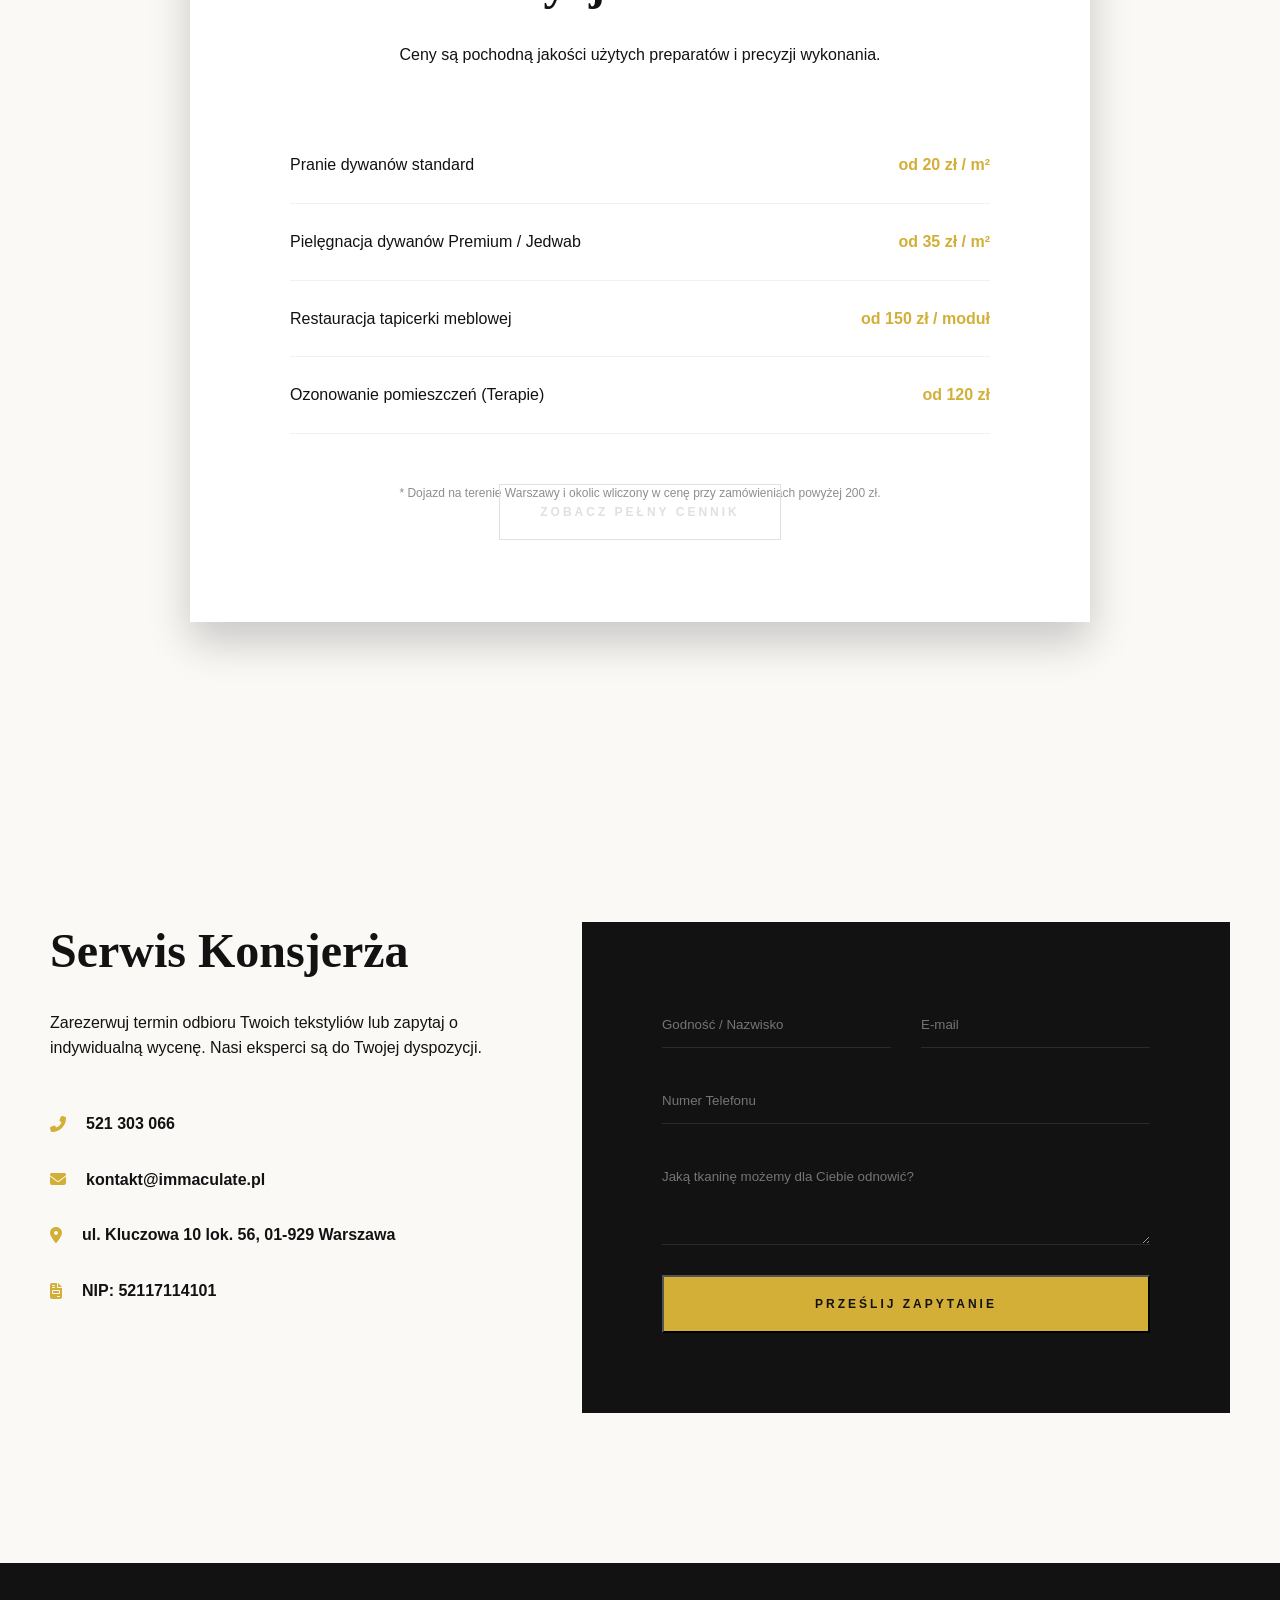
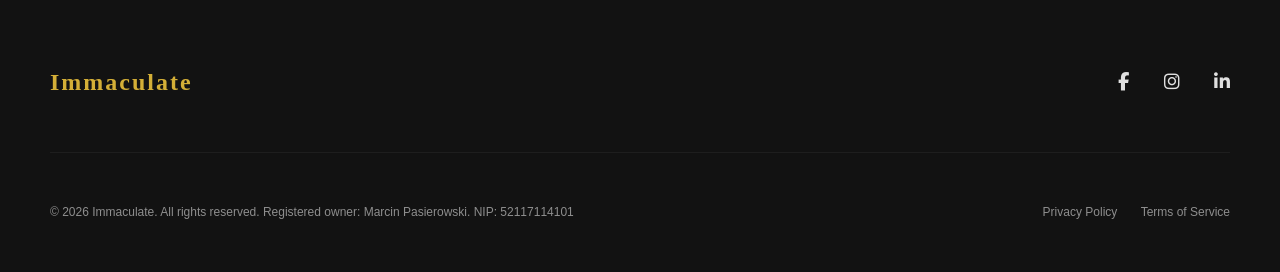
==== commit e1e0ed38: "Add detailed pricing page and improve mobile responsiveness" ====
--- a/index.html
+++ b/index.html
@@ -6,168 +6,203 @@
     <title>Immaculate | Ekspercka Pielęgnacja Dywanów i Tapicerki</title>
     <link rel="preconnect" href="https://fonts.googleapis.com">
     <link rel="preconnect" href="https://fonts.gstatic.com" crossorigin>
-    <link href="https://fonts.googleapis.com/css2?family=Inter:wght@300;400;600;700&display=swap" rel="stylesheet">
+    <link href="https://fonts.googleapis.com/css2?family=Cinzel:wght@400;700&family=Montserrat:wght@300;400;600&display=swap" rel="stylesheet">
     <link rel="stylesheet" href="https://cdnjs.cloudflare.com/ajax/libs/font-awesome/6.4.0/css/all.min.css">
+    <link rel="stylesheet" href="https://unpkg.com/aos@next/dist/aos.css" />
     <link rel="stylesheet" href="styles.css">
 </head>
 <body>
-    <header>
-        <nav class="navbar">
-            <div class="container">
-                <a href="#" class="logo">
-                    <span class="brand-name">Immaculate<span>.</span></span>
-                    <span class="tagline">Przywracamy świeżość i czystość Twoim wnętrzom</span>
-                </a>
-                <ul class="nav-links">
-                    <li><a href="#home">Start</a></li>
-                    <li><a href="#about">O nas</a></li>
-                    <li><a href="#pricing">Cennik</a></li>
-                    <li><a href="#contact">Kontakt</a></li>
-                </ul>
-                <div class="burger">
-                    <div class="line1"></div>
-                    <div class="line2"></div>
-                    <div class="line3"></div>
-                </div>
+    <div class="luxury-loader">
+        <div class="loader-content">
+            <h2 class="loader-logo">IMMACULATE</h2>
+            <div class="loader-bar"></div>
+        </div>
+    </div>
+
+    <header class="main-header">
+        <nav class="container">
+            <a href="#home" class="brand">
+                <span class="brand-main">Immaculate</span>
+                <span class="brand-sub">LUXURY TEXTILE CARE</span>
+            </a>
+            <ul class="nav-menu">
+                <li><a href="#home">Kolekcja</a></li>
+                <li><a href="#about">Dziedzictwo</a></li>
+                <li><a href="#services">Atelier Usług</a></li>
+                <li><a href="#pricing">Inwestycja</a></li>
+                <li><a href="#contact">Kontakt</a></li>
+            </ul>
+            <div class="nav-toggle">
+                <span></span>
+                <span></span>
             </div>
         </nav>
     </header>
 
     <main>
-        <!-- Hero Section -->
-        <section id="home" class="hero">
-            <div class="container">
-                <div class="hero-content">
-                    <h1>Przywracamy świeżość Twoim wnętrzom</h1>
-                    <p>Profesjonalne pranie dywanów, wykładzin i tapicerki meblowej z dojazdem do klienta. Używamy tylko bezpiecznych i skutecznych środków.</p>
-                    <div class="hero-btns">
-                        <a href="#pricing" class="btn btn-primary">Zobacz cennik</a>
-                        <a href="#contact" class="btn btn-secondary">Umów termin</a>
-                    </div>
-                </div>
-                <div class="hero-image">
-                    <img src="https://images.unsplash.com/photo-1527515637462-cff94eecc1ac?auto=format&fit=crop&q=80&w=800" alt="Luksusowe wnętrze Immaculate">
-                </div>
-            </div>
-        </section>
-
-        <!-- About Section -->
-        <section id="about" class="about">
-            <div class="container">
-                <div class="about-grid">
-                    <div class="about-text">
-                        <span class="sub-title">O nas</span>
-                        <h2>Twoje meble zasługują na drugie życie</h2>
-                        <p>Immaculate to rodzinna manufaktura czystości, w której każdy centymetr tkaniny traktowany jest z nabożnym szacunkiem. Marcin Pasierowski osobiście czuwa nad procesem technologicznym, dbając o zachowanie najwyższych standardów.</p>
-                        <ul class="features">
-                            <li><i class="fas fa-check-circle"></i> Certyfikowane środki czyszczące</li>
-                            <li><i class="fas fa-check-circle"></i> Nowoczesny sprzęt ekstrakcyjny</li>
-                            <li><i class="fas fa-check-circle"></i> Szybki czas schnięcia</li>
-                            <li><i class="fas fa-check-circle"></i> Bezpłatny dojazd do klienta</li>
-                        </ul>
-                    </div>
-                    <div class="about-stats">
-                        <div class="stat-card">
-                            <h3>500+</h3>
-                            <p>Zadowolonych klientów</p>
-                        </div>
-                        <div class="stat-card">
-                            <h3>1200+</h3>
-                            <p>Wypranych dywanów</p>
-                        </div>
-                    </div>
-                </div>
-            </div>
-        </section>
-
-        <!-- Pricing Section -->
-        <section id="pricing" class="pricing">
-            <div class="container">
-                <div class="section-header">
-                    <span class="sub-title">Cennik</span>
-                    <h2>Przejrzyste ceny bez ukrytych kosztów</h2>
-                </div>
-                <div class="price-grid">
-                    <div class="price-card">
-                        <i class="fas fa-rug"></i>
-                        <h3>Dywany</h3>
-                        <p class="price">od 15 zł<span>/m²</span></p>
-                        <ul>
-                            <li>Dywany syntetyczne</li>
-                            <li>Dywany wełniane</li>
-                            <li>Wykładziny biurowe</li>
-                        </ul>
-                    </div>
-                    <div class="price-card featured">
-                        <i class="fas fa-couch"></i>
-                        <h3>Tapicerka</h3>
-                        <p class="price">od 80 zł</p>
-                        <ul>
-                            <li>Fotele i pufy</li>
-                            <li>Kanapy i narożniki</li>
-                            <li>Krzesła biurowe</li>
-                        </ul>
-                    </div>
-                    <div class="price-card">
-                        <i class="fas fa-car-side"></i>
-                        <h3>Auto Detailing</h3>
-                        <p class="price">od 150 zł</p>
-                        <ul>
-                            <li>Fotele samochodowe</li>
-                            <li>Podłoga i bagażnik</li>
-                            <li>Kompleksowe wnętrze</li>
-                        </ul>
-                    </div>
-                </div>
-                <div style="text-align: center; margin-top: 40px;">
-                    <a href="cennik.html" class="btn btn-secondary">Zobacz pełny cennik usług</a>
-                </div>
-            </div>
-        </section>
-
-        <!-- Contact Section -->
-        <section id="contact" class="contact">
-            <div class="container">
-                <div class="contact-box">
-                    <div class="contact-info">
-                        <h2>Zostańmy w kontakcie</h2>
-                        <p>Masz pytania? Chcesz wycenić niestandardowe zlecenie? Zadzwoń lub napisz!</p>
-                        <div class="contact-details">
-                            <div class="item">
-                                <i class="fas fa-phone"></i>
-                                <span>521 303 066</span>
-                            </div>
-                            <div class="item">
-                                <i class="fas fa-envelope"></i>
-                                <span>kontakt@immaculate.pl</span>
-                            </div>
-                            <div class="item">
-                                <i class="fas fa-map-marker-alt"></i>
-                                <span>ul. Kluczowa 10 lok. 56, 01-929 Warszawa</span>
-                            </div>
-                        </div>
-                    </div>
-                    <form class="contact-form">
-                        <input type="text" placeholder="Imię i nazwisko" required>
-                        <input type="email" placeholder="E-mail" required>
-                        <textarea placeholder="Twoja wiadomość" rows="5" required></textarea>
-                        <button type="submit" class="btn btn-primary">Wyślij wiadomość</button>
+        <!-- Hero: The Art of Cleanliness -->
+        <section id="home" class="hero-luxury">
+            <div class="hero-video-bg">
+                <img src="https://images.unsplash.com/photo-1618221195710-dd6b41faaea6?auto=format&fit=crop&q=80&w=1920" alt="Luksusowe wnętrze z ekskluzywnym dywanem">
+            </div>
+            <div class="hero-content container">
+                <div class="text-wrapper" data-aos="fade-up" data-aos-duration="1500">
+                    <span class="eyebrow">Definicja Czystości</span>
+                    <h1>Sztuka Pielęgnacji Najszlachetniejszych Tkanin.</h1>
+                    <p>Odkryj tajemnicę metody "Na Wskroś". Przywracamy duszę dywanom orientalnym i tapicerkom, łącząc tradycyjne rzemiosło z nowoczesną technologią.</p>
+                    <div class="cta-group">
+                        <a href="#services" class="btn btn-luxury">Poznaj nasze Atelier</a>
+                        <a href="#contact" class="btn btn-ghost">Zapytaj o wycenę</a>
+                    </div>
+                </div>
+            </div>
+            <a href="#about" class="scroll-indicator">
+                <span>Eksploruj</span>
+                <div class="line"></div>
+            </a>
+        </section>
+
+        <!-- Legacy: About Immaculate -->
+        <section id="about" class="legacy">
+            <div class="container">
+                <div class="legacy-grid">
+                    <div class="legacy-text" data-aos="fade-right">
+                        <span class="section-tag">Nasze Dziedzictwo</span>
+                        <h2>Marcin Pasierowski: Wizja Perfekcji</h2>
+                        <p>Immaculate to więcej niż pralnia. To rodzinna manufaktura czystości, w której każdy centymetr tkaniny traktowany jest z nabożnym szacunkiem. Marcin Pasierowski osobiście czuwa nad procesem technologicznym, dbając o zachowanie najwyższych standardów bezpieczeństwa dla Twojego domu i zdrowia.</p>
+                        <p>Specjalizujemy się w dogłębnym praniu wodnym metodą „NA WSKROŚ”, która jako jedyna gwarantuje usunięcie nie tylko plam, ale i niewidocznych gołym okiem drobnoustrojów z głębi runa.</p>
+                        <div class="signature">
+                            <span class="sign-text">Marcin Pasierowski</span>
+                            <span class="sign-title">Owner & Founder</span>
+                        </div>
+                    </div>
+                    <div class="legacy-visual" data-aos="fade-left">
+                        <div class="visual-container">
+                            <img src="https://images.unsplash.com/photo-1619642751034-765dfdf7c58e?auto=format&fit=crop&q=80&w=1200" alt="Rzemieślnicza precyzja w czyszczeniu luksusowej tapicerki">
+                            <div class="experience-year">EST 2000</div>
+                        </div>
+                    </div>
+                </div>
+            </div>
+        </section>
+
+        <!-- Services: The Atelier -->
+        <section id="services" class="atelier">
+            <div class="container">
+                <div class="section-header-luxury" data-aos="fade-up">
+                    <span class="section-tag">Atelier Usług</span>
+                    <h2>Kompleksowa Odnowa</h2>
+                </div>
+                <div class="services-luxury-grid">
+                    <div class="service-item" data-aos="fade-up" data-aos-delay="100">
+                        <div class="s-icon"><i class="fas fa-gem"></i></div>
+                        <h3>Dywany Orientalne</h3>
+                        <p>Kąpiel wodna "Na Wskroś" dla wełny, jedwabiu i ręcznie tkanych dzieł sztuki.</p>
+                    </div>
+                    <div class="service-item" data-aos="fade-up" data-aos-delay="200">
+                        <div class="s-icon"><i class="fas fa-couch"></i></div>
+                        <h3>Tapicerka Szlachetna</h3>
+                        <p>Precyzyjna ekstrakcja brudu z sof, foteli i materacy przy użyciu ekologicznych esencji.</p>
+                    </div>
+                    <div class="service-item" data-aos="fade-up" data-aos-delay="300">
+                        <div class="s-icon"><i class="fas fa-shield-virus"></i></div>
+                        <h3>Ozonowanie & Sanityzacja</h3>
+                        <p>Absolutna eliminacja alergenów i zapachów. Bezpieczeństwo potwierdzone standardami medycznymi.</p>
+                    </div>
+                    <div class="service-item" data-aos="fade-up" data-aos-delay="400">
+                        <div class="s-icon"><i class="fas fa-droplet-slash"></i></div>
+                        <h3>Ratownictwo Tkanin</h3>
+                        <p>Specjalistyczne osuszanie i przywracanie pierwotnego stanu po zalaniach i awariach.</p>
+                    </div>
+                </div>
+            </div>
+        </section>
+
+        <!-- Pricing: Investment in Quality -->
+        <section id="pricing" class="investment">
+            <div class="container">
+                <div class="investment-card" data-aos="zoom-in">
+                    <div class="card-header">
+                        <h2>Inwestycja w Trwałość</h2>
+                        <p>Ceny są pochodną jakości użytych preparatów i precyzji wykonania.</p>
+                    </div>
+                    <div class="investment-list">
+                        <div class="list-item">
+                            <span class="label">Pranie dywanów standard</span>
+                            <span class="value">od 20 zł / m²</span>
+                        </div>
+                        <div class="list-item">
+                            <span class="label">Pielęgnacja dywanów Premium / Jedwab</span>
+                            <span class="value">od 35 zł / m²</span>
+                        </div>
+                        <div class="list-item">
+                            <span class="label">Restauracja tapicerki meblowej</span>
+                            <span class="value">od 150 zł / moduł</span>
+                        </div>
+                        <div class="list-item">
+                            <span class="label">Ozonowanie pomieszczeń (Terapie)</span>
+                            <span class="value">od 120 zł</span>
+                        </div>
+                    </div>
+                    <div class="card-note">
+                        <p>* Dojazd na terenie Warszawy i okolic wliczony w cenę przy zamówieniach powyżej 200 zł.</p>
+                        <p><a href="cennik.html" class="btn btn-ghost">Zobacz pełny cennik</a></p>
+                    </div>
+                </div>
+            </div>
+        </section>
+
+        <!-- Contact: Concierge -->
+        <section id="contact" class="concierge">
+            <div class="container">
+                <div class="concierge-wrapper">
+                    <div class="concierge-info" data-aos="fade-right">
+                        <h2>Serwis Konsjerża</h2>
+                        <p>Zarezerwuj termin odbioru Twoich tekstyliów lub zapytaj o indywidualną wycenę. Nasi eksperci są do Twojej dyspozycji.</p>
+                        <div class="contact-links">
+                            <a href="tel:521303066" class="c-link"><i class="fas fa-phone-alt"></i> 521 303 066</a>
+                            <a href="mailto:kontakt@immaculate.pl" class="c-link"><i class="fas fa-envelope"></i> kontakt@immaculate.pl</a>
+                            <div class="c-link"><i class="fas fa-map-marker-alt"></i> ul. Kluczowa 10 lok. 56, 01-929 Warszawa</div>
+                            <div class="c-link"><i class="fas fa-file-invoice"></i> NIP: 52117114101</div>
+                        </div>
+                    </div>
+                    <form class="concierge-form" data-aos="fade-left">
+                        <div class="input-row">
+                            <input type="text" placeholder="Godność / Nazwisko" required>
+                            <input type="email" placeholder="E-mail" required>
+                        </div>
+                        <input type="tel" placeholder="Numer Telefonu">
+                        <textarea placeholder="Jaką tkaninę możemy dla Ciebie odnowić?" rows="4"></textarea>
+                        <button type="submit" class="btn btn-luxury">Prześlij Zapytanie</button>
                     </form>
                 </div>
             </div>
         </section>
     </main>
 
-    <footer>
+    <footer class="footer-luxury">
         <div class="container">
-            <p>&copy; 2026 Immaculate. Wszelkie prawa zastrzeżone.</p>
-            <div class="socials">
-                <a href="#"><i class="fab fa-facebook"></i></a>
-                <a href="#"><i class="fab fa-instagram"></i></a>
+            <div class="footer-top">
+                <div class="footer-brand">
+                    <span class="brand-main">Immaculate</span>
+                </div>
+                <div class="footer-social">
+                    <a href="#"><i class="fab fa-facebook-f"></i></a>
+                    <a href="#"><i class="fab fa-instagram"></i></a>
+                    <a href="#"><i class="fab fa-linkedin-in"></i></a>
+                </div>
+            </div>
+            <div class="footer-bottom">
+                <p>&copy; 2026 Immaculate. All rights reserved. Registered owner: Marcin Pasierowski. NIP: 52117114101</p>
+                <div class="footer-legal">
+                    <a href="#">Privacy Policy</a>
+                    <a href="#">Terms of Service</a>
+                </div>
             </div>
         </div>
     </footer>
 
+    <script src="https://unpkg.com/aos@next/dist/aos.js"></script>
     <script src="script.js"></script>
 </body>
 </html>
--- a/styles.css
+++ b/styles.css
@@ -1,14 +1,12 @@
 :root {
-    --primary: #2A9D8F;
-    --primary-dark: #21867a;
-    --secondary: #264653;
-    --accent: #E9C46A;
-    --light: #f8fbfb;
-    --white: #ffffff;
-    --text: #333333;
-    --text-light: #666666;
-    --shadow: 0 10px 30px rgba(0,0,0,0.05);
-    --transition: all 0.3s ease;
+    --primary-dark: #121212;
+    --accent-gold: #D4AF37;
+    --accent-gold-hover: #F9E076;
+    --cream: #FAF9F6;
+    --text-light: #E0E0E0;
+    --text-muted: #8E8E8E;
+    --shadow-soft: 0 20px 40px rgba(0,0,0,0.2);
+    --transition: all 0.5s cubic-bezier(0.4, 0, 0.2, 1);
 }
 
 * {
@@ -17,493 +15,502 @@
     box-sizing: border-box;
 }
 
-html {
-    scroll-behavior: smooth;
-}
-
 body {
-    font-family: 'Inter', sans-serif;
+    background-color: var(--cream);
+    color: var(--primary-dark);
+    font-family: 'Montserrat', sans-serif;
     line-height: 1.6;
-    color: var(--text);
-    background-color: var(--white);
     overflow-x: hidden;
 }
 
+h1, h2, h3, .brand-main, .section-tag {
+    font-family: 'Cinzel', serif;
+}
+
 .container {
-    max-width: 1200px;
+    max-width: 1400px;
     margin: 0 auto;
-    padding: 0 20px;
-}
-
-/* Navbar */
-header {
-    background: var(--white);
-    box-shadow: var(--shadow);
+    padding: 0 50px;
+}
+
+/* Luxury Loader */
+.luxury-loader {
     position: fixed;
+    inset: 0;
+    background: var(--primary-dark);
+    z-index: 9999;
+    display: flex;
+    justify-content: center;
+    align-items: center;
+    transition: opacity 1s ease, visibility 1s;
+}
+
+.loader-content {
+    text-align: center;
+}
+
+.loader-logo {
+    color: var(--accent-gold);
+    font-size: 2.5rem;
+    margin-bottom: 20px;
+    letter-spacing: 15px;
+}
+
+.loader-bar {
+    width: 0;
+    height: 1px;
+    background: var(--accent-gold);
+    animation: loading 1.5s forwards;
+}
+
+@keyframes loading {
+    to { width: 100%; }
+}
+
+/* Header & Nav */
+.main-header {
+    position: fixed;
+    top: 0;
     width: 100%;
-    top: 0;
+    padding: 40px 0;
     z-index: 1000;
-}
-
-.navbar {
-    height: 100px;
-    display: flex;
-    align-items: center;
-}
-
-.navbar .container {
+    transition: var(--transition);
+}
+
+.main-header.scrolled {
+    padding: 20px 0;
+    background: rgba(18, 18, 18, 0.95);
+    backdrop-filter: blur(10px);
+}
+
+.main-header nav {
     display: flex;
     justify-content: space-between;
     align-items: center;
+}
+
+.brand {
+    text-decoration: none;
+    display: flex;
+    flex-direction: column;
+}
+
+.brand-main {
+    color: var(--accent-gold);
+    font-size: 24px;
+    font-weight: 700;
+    letter-spacing: 2px;
+}
+
+.brand-main span {
+    color: var(--text-light);
+    margin: 0 5px;
+}
+
+.brand-sub {
+    color: var(--text-muted);
+    font-size: 10px;
+    letter-spacing: 5px;
+    text-transform: uppercase;
+}
+
+.nav-menu {
+    display: flex;
+    list-style: none;
+    gap: 40px;
+}
+
+.nav-menu a {
+    color: var(--text-light);
+    text-decoration: none;
+    font-size: 13px;
+    text-transform: uppercase;
+    letter-spacing: 2px;
+    transition: var(--transition);
+}
+
+.nav-menu a:hover {
+    color: var(--accent-gold);
+}
+
+/* Hero Luxury */
+.hero-luxury {
+    height: 100vh;
+    display: flex;
+    align-items: center;
+    position: relative;
+    overflow: hidden;
+    background: var(--primary-dark);
+}
+
+.hero-video-bg {
+    position: absolute;
+    inset: 0;
+    opacity: 0.4;
+}
+
+.hero-video-bg img {
     width: 100%;
-}
-
-.logo {
-    display: flex;
-    flex-direction: column;
-    text-decoration: none;
-    line-height: 1;
-}
-
-.brand-name {
-    font-size: 32px;
-    font-weight: 800;
-    color: var(--secondary);
-    letter-spacing: -1.5px;
-}
-
-.brand-name span {
-    color: var(--primary);
-}
-
-.tagline {
-    font-size: 11px;
-    font-weight: 500;
-    color: var(--text-light);
-    margin-top: 4px;
-    letter-spacing: 0;
-}
-
-.nav-links {
-    display: flex;
-    list-style: none;
-}
-
-.nav-links li {
-    margin-left: 30px;
-}
-
-.nav-links a {
-    text-decoration: none;
-    color: var(--secondary);
-    font-weight: 500;
-    font-size: 15px;
-    transition: var(--transition);
-}
-
-.nav-links a:hover {
-    color: var(--primary);
-}
-
-.burger {
-    display: none;
-    cursor: pointer;
-}
-
-.burger div {
-    width: 25px;
-    height: 3px;
-    background-color: var(--secondary);
-    margin: 5px;
-    transition: all 0.3s ease;
-}
-
-/* Hero Section */
-.hero {
-    padding: 160px 0 100px;
-    background: linear-gradient(135deg, #f0f9f8 0%, #ffffff 100%);
-}
-
-.hero .container {
-    display: grid;
-    grid-template-columns: 1.2fr 1fr;
-    gap: 50px;
-    align-items: center;
+    height: 100%;
+    object-fit: cover;
+}
+
+.hero-content {
+    position: relative;
+    z-index: 2;
+    color: var(--text-light);
+}
+
+.eyebrow {
+    display: block;
+    color: var(--accent-gold);
+    text-transform: uppercase;
+    letter-spacing: 6px;
+    font-size: 12px;
+    margin-bottom: 20px;
 }
 
 .hero-content h1 {
-    font-size: 48px;
-    line-height: 1.2;
-    margin-bottom: 20px;
-    color: var(--secondary);
+    font-size: clamp(40px, 8vw, 80px);
+    line-height: 1.1;
+    max-width: 900px;
+    margin-bottom: 40px;
 }
 
 .hero-content p {
     font-size: 18px;
-    color: var(--text-light);
-    margin-bottom: 35px;
-}
-
-.hero-btns {
-    display: flex;
-    gap: 15px;
+    max-width: 600px;
+    color: var(--text-muted);
+    margin-bottom: 50px;
+}
+
+.cta-group {
+    display: flex;
+    gap: 20px;
 }
 
 .btn {
-    display: inline-block;
-    padding: 14px 30px;
-    border-radius: 50px;
+    padding: 20px 40px;
     text-decoration: none;
+    font-size: 12px;
+    text-transform: uppercase;
+    letter-spacing: 3px;
     font-weight: 600;
-    font-size: 16px;
     transition: var(--transition);
     cursor: pointer;
-    border: none;
-}
-
-.btn-primary {
-    background: var(--primary);
-    color: var(--white);
-}
-
-.btn-primary:hover {
+}
+
+.btn-luxury {
+    background: var(--accent-gold);
+    color: var(--primary-dark);
+}
+
+.btn-luxury:hover {
+    background: var(--accent-gold-hover);
+    transform: translateY(-5px);
+}
+
+.btn-ghost {
+    border: 1px solid var(--text-light);
+    color: var(--text-light);
+}
+
+.btn-ghost:hover {
+    background: var(--text-light);
+    color: var(--primary-dark);
+}
+
+/* Scroll Indicator */
+.scroll-indicator {
+    position: absolute;
+    bottom: 50px;
+    left: 50px;
+    color: var(--text-muted);
+    text-decoration: none;
+    display: flex;
+    flex-direction: column;
+    align-items: center;
+    gap: 15px;
+}
+
+.scroll-indicator .line {
+    width: 1px;
+    height: 80px;
+    background: var(--accent-gold);
+}
+
+/* Legacy Section */
+.legacy {
+    padding: 150px 0;
+}
+
+.legacy-grid {
+    display: grid;
+    grid-template-columns: 1fr 1fr;
+    gap: 100px;
+    align-items: center;
+}
+
+.section-tag {
+    color: var(--accent-gold);
+    font-size: 14px;
+    letter-spacing: 4px;
+    display: block;
+    margin-bottom: 20px;
+}
+
+h2 {
+    font-size: 48px;
+    margin-bottom: 30px;
+    line-height: 1.2;
+}
+
+.signature {
+    margin-top: 50px;
+    display: flex;
+    flex-direction: column;
+}
+
+.sign-text {
+    font-family: 'Cinzel', serif;
+    font-size: 24px;
+    color: var(--accent-gold);
+}
+
+.sign-title {
+    font-size: 12px;
+    text-transform: uppercase;
+    letter-spacing: 3px;
+    color: var(--text-muted);
+}
+
+.visual-container {
+    position: relative;
+}
+
+.visual-container img {
+    width: 100%;
+    border-radius: 2px;
+}
+
+.experience-year {
+    position: absolute;
+    bottom: -30px;
+    right: -30px;
     background: var(--primary-dark);
-    transform: translateY(-3px);
-    box-shadow: 0 5px 15px rgba(42, 157, 143, 0.3);
-}
-
-.btn-secondary {
-    background: var(--white);
-    color: var(--secondary);
-    border: 2px solid var(--secondary);
-}
-
-.btn-secondary:hover {
-    background: var(--secondary);
-    color: var(--white);
-}
-
-.hero-image img {
-    width: 100%;
-    border-radius: 20px;
-    box-shadow: 20px 20px 60px rgba(0,0,0,0.1);
-}
-
-/* Common Section Styles */
-section {
-    padding: 100px 0;
-}
-
-.sub-title {
-    display: block;
-    color: var(--primary);
-    font-weight: 700;
-    text-transform: uppercase;
-    letter-spacing: 2px;
-    font-size: 14px;
-    margin-bottom: 10px;
-}
-
-/* About Section */
-.about {
-    background: var(--white);
-}
-
-.about-grid {
+    color: var(--accent-gold);
+    padding: 40px;
+    font-family: 'Cinzel', serif;
+    font-size: 20px;
+}
+
+/* Atelier Section */
+.atelier {
+    background: var(--primary-dark);
+    color: var(--text-light);
+    padding: 150px 0;
+}
+
+.section-header-luxury {
+    text-align: center;
+    margin-bottom: 100px;
+}
+
+.section-header-luxury h2 {
+    color: var(--text-light);
+}
+
+.services-luxury-grid {
     display: grid;
-    grid-template-columns: 1.5fr 1fr;
-    gap: 80px;
-    align-items: center;
-}
-
-.about-text h2 {
-    font-size: 36px;
+    grid-template-columns: repeat(auto-fit, minmax(300px, 1fr));
+    gap: 50px;
+}
+
+.service-item {
+    padding: 60px 40px;
+    background: #1a1a1a;
+    border: 1px solid rgba(212, 175, 55, 0.1);
+    transition: var(--transition);
+}
+
+.service-item:hover {
+    border-color: var(--accent-gold);
+    transform: translateY(-15px);
+}
+
+.s-icon {
+    font-size: 30px;
+    color: var(--accent-gold);
+    margin-bottom: 30px;
+}
+
+.service-item h3 {
+    font-size: 22px;
     margin-bottom: 20px;
-    color: var(--secondary);
-}
-
-.features {
-    list-style: none;
-    margin-top: 30px;
-}
-
-.features li {
-    margin-bottom: 15px;
-    display: flex;
-    align-items: center;
-    font-weight: 500;
-}
-
-.features i {
-    color: var(--primary);
-    margin-right: 12px;
-    font-size: 18px;
-}
-
-.about-stats {
-    display: flex;
-    flex-direction: column;
-    gap: 20px;
-}
-
-.stat-card {
-    background: var(--light);
-    padding: 40px;
-    border-radius: 20px;
-    text-align: center;
-}
-
-.stat-card h3 {
-    font-size: 40px;
-    color: var(--primary);
-    margin-bottom: 5px;
-}
-
-/* Pricing Section */
-.pricing {
-    background: var(--light);
-}
-
-.section-header {
+}
+
+.service-item p {
+    color: var(--text-muted);
+    font-size: 15px;
+}
+
+/* Investment Section */
+.investment {
+    padding: 150px 0;
+    background: var(--cream);
+}
+
+.investment-card {
+    background: white;
+    max-width: 900px;
+    margin: 0 auto;
+    padding: 100px;
+    box-shadow: var(--shadow-soft);
+}
+
+.card-header {
     text-align: center;
     margin-bottom: 60px;
 }
 
-.section-header h2 {
-    font-size: 36px;
-    color: var(--secondary);
-}
-
-.price-grid {
+.investment-list {
+    margin-bottom: 50px;
+}
+
+.list-item {
+    display: flex;
+    justify-content: space-between;
+    padding: 25px 0;
+    border-bottom: 1px solid #f0f0f0;
+}
+
+.list-item .value {
+    color: var(--accent-gold);
+    font-weight: 600;
+}
+
+.card-note {
+    text-align: center;
+    font-size: 12px;
+    color: var(--text-muted);
+}
+
+/* Concierge Section */
+.concierge {
+    padding: 150px 0;
+}
+
+.concierge-wrapper {
     display: grid;
-    grid-template-columns: repeat(auto-fit, minmax(300px, 1fr));
+    grid-template-columns: 1fr 1.5fr;
+    gap: 100px;
+}
+
+.contact-links {
+    margin-top: 50px;
+    display: flex;
+    flex-direction: column;
     gap: 30px;
 }
 
-.price-card {
-    background: var(--white);
-    padding: 50px 40px;
-    border-radius: 20px;
-    text-align: center;
+.c-link {
+    text-decoration: none;
+    color: var(--primary-dark);
+    display: flex;
+    align-items: center;
+    gap: 20px;
+    font-weight: 600;
+}
+
+.c-link i {
+    color: var(--accent-gold);
+}
+
+.concierge-form {
+    background: var(--primary-dark);
+    padding: 80px;
+    display: flex;
+    flex-direction: column;
+    gap: 30px;
+}
+
+.input-row {
+    display: grid;
+    grid-template-columns: 1fr 1fr;
+    gap: 30px;
+}
+
+.concierge-form input, .concierge-form textarea {
+    width: 100%;
+    background: transparent;
+    border: none;
+    border-bottom: 1px solid rgba(255,255,255,0.1);
+    padding: 15px 0;
+    color: white;
+    outline: none;
+    font-family: inherit;
     transition: var(--transition);
-    border: 1px solid rgba(0,0,0,0.05);
-}
-
-.price-card:hover {
-    transform: translateY(-10px);
-    box-shadow: var(--shadow);
-}
-
-.price-card i {
-    font-size: 40px;
-    color: var(--primary);
-    margin-bottom: 20px;
-}
-
-.price-card h3 {
-    margin-bottom: 15px;
-    color: var(--secondary);
-}
-
-.price-card .price {
-    font-size: 32px;
-    font-weight: 700;
-    color: var(--secondary);
-    margin-bottom: 25px;
-}
-
-.price-card .price span {
-    font-size: 16px;
-    font-weight: 400;
-    color: var(--text-light);
-}
-
-.price-card ul {
-    list-style: none;
-    color: var(--text-light);
-}
-
-.price-card li {
-    margin-bottom: 10px;
-}
-
-.price-card.featured {
-    border: 2px solid var(--primary);
-    position: relative;
-    overflow: hidden;
-}
-
-.price-card.featured::after {
-    content: "Polecane";
-    position: absolute;
-    top: 20px;
-    right: -35px;
-    background: var(--primary);
-    color: var(--white);
-    padding: 5px 40px;
-    transform: rotate(45deg);
+}
+
+.concierge-form input:focus, .concierge-form textarea:focus {
+    border-color: var(--accent-gold);
+}
+
+/* Footer Luxury */
+.footer-luxury {
+    background: var(--primary-dark);
+    color: var(--text-light);
+    padding: 100px 0 50px;
+}
+
+.footer-top {
+    display: flex;
+    justify-content: space-between;
+    align-items: center;
+    padding-bottom: 50px;
+    border-bottom: 1px solid rgba(255,255,255,0.05);
+}
+
+.footer-social a {
+    color: var(--text-light);
+    margin-left: 30px;
+    font-size: 18px;
+    transition: var(--transition);
+}
+
+.footer-social a:hover {
+    color: var(--accent-gold);
+}
+
+.footer-bottom {
+    padding-top: 50px;
+    display: flex;
+    justify-content: space-between;
     font-size: 12px;
-    font-weight: 700;
-}
-
-/* Contact Section */
-.contact-box {
-    display: grid;
-    grid-template-columns: 1fr 1.2fr;
-    background: var(--white);
-    border-radius: 30px;
-    overflow: hidden;
-    box-shadow: var(--shadow);
-}
-
-.contact-info {
-    background: var(--secondary);
-    color: var(--white);
-    padding: 60px;
-}
-
-.contact-info h2 {
-    margin-bottom: 20px;
-}
-
-.contact-details {
-    margin-top: 40px;
-}
-
-.contact-details .item {
-    display: flex;
-    align-items: center;
-    margin-bottom: 25px;
-}
-
-.contact-details i {
-    width: 40px;
-    height: 40px;
-    background: rgba(255,255,255,0.1);
-    display: flex;
-    align-items: center;
-    justify-content: center;
-    border-radius: 50%;
-    margin-right: 15px;
-    color: var(--primary);
-}
-
-.contact-form {
-    padding: 60px;
-}
-
-.contact-form input, 
-.contact-form textarea {
-    width: 100%;
-    padding: 15px;
-    margin-bottom: 20px;
-    border: 1px solid #ddd;
-    border-radius: 10px;
-    font-family: inherit;
-    outline: none;
-}
-
-.contact-form input:focus, 
-.contact-form textarea:focus {
-    border-color: var(--primary);
-}
-
-/* Footer */
-footer {
-    padding: 50px 0;
-    background: var(--white);
-    border-top: 1px solid #eee;
-}
-
-footer .container {
-    display: flex;
-    justify-content: space-between;
-    align-items: center;
-}
-
-.socials a {
-    color: var(--secondary);
-    font-size: 20px;
+    color: var(--text-muted);
+}
+
+.footer-legal a {
+    color: var(--text-muted);
+    text-decoration: none;
     margin-left: 20px;
-    transition: var(--transition);
-}
-
-.socials a:hover {
-    color: var(--primary);
-}
-
-/* Responsive */
+}
+
+/* Mobile Responsive */
 @media (max-width: 992px) {
-    .hero .container, 
-    .about-grid, 
-    .contact-box {
-        grid-template-columns: 1fr;
-    }
-    
-    .hero-image {
-        order: -1;
-    }
-    
-    .hero-content h1 {
-        font-size: 36px;
-    }
-    
-    .about-grid {
-        gap: 40px;
-    }
-}
-
-/* Burger Animation */
-.burger.toggle .line1 {
-    transform: rotate(-45deg) translate(-5px, 6px);
-}
-.burger.toggle .line2 {
-    opacity: 0;
-}
-.burger.toggle .line3 {
-    transform: rotate(45deg) translate(-5px, -6px);
-}
-
-/* Responsive Utilities */
-@media (max-width: 1200px) {
-    .container { max-width: 95%; }
-}
-
-@media (max-width: 992px) {
-    .hero { padding: 120px 0 60px; }
-    .hero-content h1 { font-size: 38px; }
-    .about-grid { gap: 40px; }
-    .contact-box { grid-template-columns: 1fr; }
-}
-
-@media (max-width: 768px) {
-    .brand-name { font-size: 26px; }
-    .tagline { font-size: 9px; }
-    .hero-content { text-align: center; }
-    .hero-btns { justify-content: center; }
-    .section-header h2 { font-size: 28px; }
-    .about-text h2 { font-size: 28px; }
-    .stat-card { padding: 30px 20px; }
-    .contact-info, .contact-form { padding: 30px 20px; }
-    
-    .nav-links {
-        position: fixed;
-        right: -100%;
-        top: 100px;
-        flex-direction: column;
-        background: var(--white);
-        width: 100%;
-        height: calc(100vh - 100px);
-        text-align: center;
-        transition: 0.5s;
-        box-shadow: 0 10px 10px rgba(0,0,0,0.05);
-        padding: 40px 0;
-        z-index: 999;
-    }
-}
-
-@media (max-width: 480px) {
-    .hero-content h1 { font-size: 32px; }
-    .btn { width: 100%; text-align: center; }
-    .hero-btns { flex-direction: column; }
-}
+    .container { padding: 0 30px; }
+    .legacy-grid, .concierge-wrapper { grid-template-columns: 1fr; gap: 60px; }
+    .nav-menu { display: none; }
+    .hero-content h1 { font-size: 50px; }
+    .investment-card { padding: 50px; }
+    .concierge-form { padding: 40px; }
+    .input-row { grid-template-columns: 1fr; }
+}
+
+@media (max-width: 600px) {
+    .container { padding: 0 15px; }
+    .hero-content h1 { font-size: 35px; }
+    .cta-group { flex-direction: column; }
+    .investment-card { padding: 25px; }
+    .pricing-table { font-size: 14px; }
+}
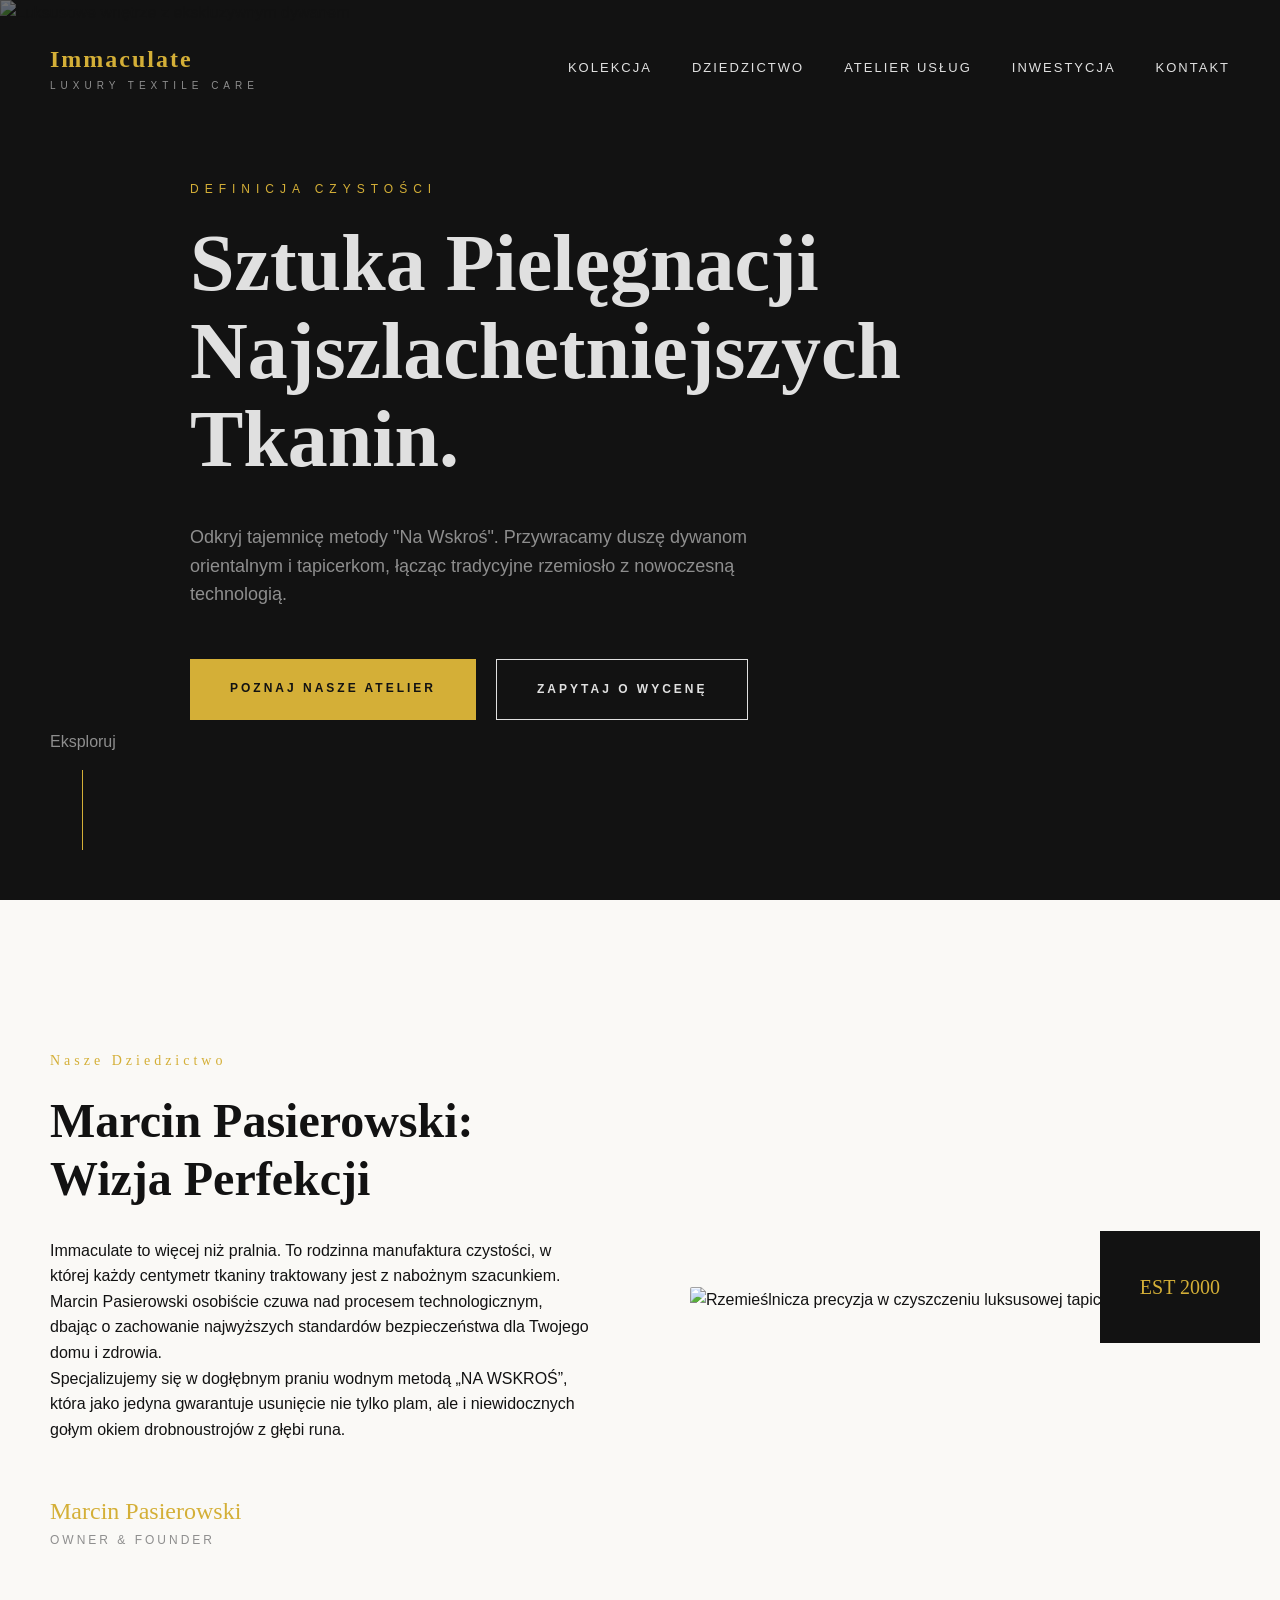
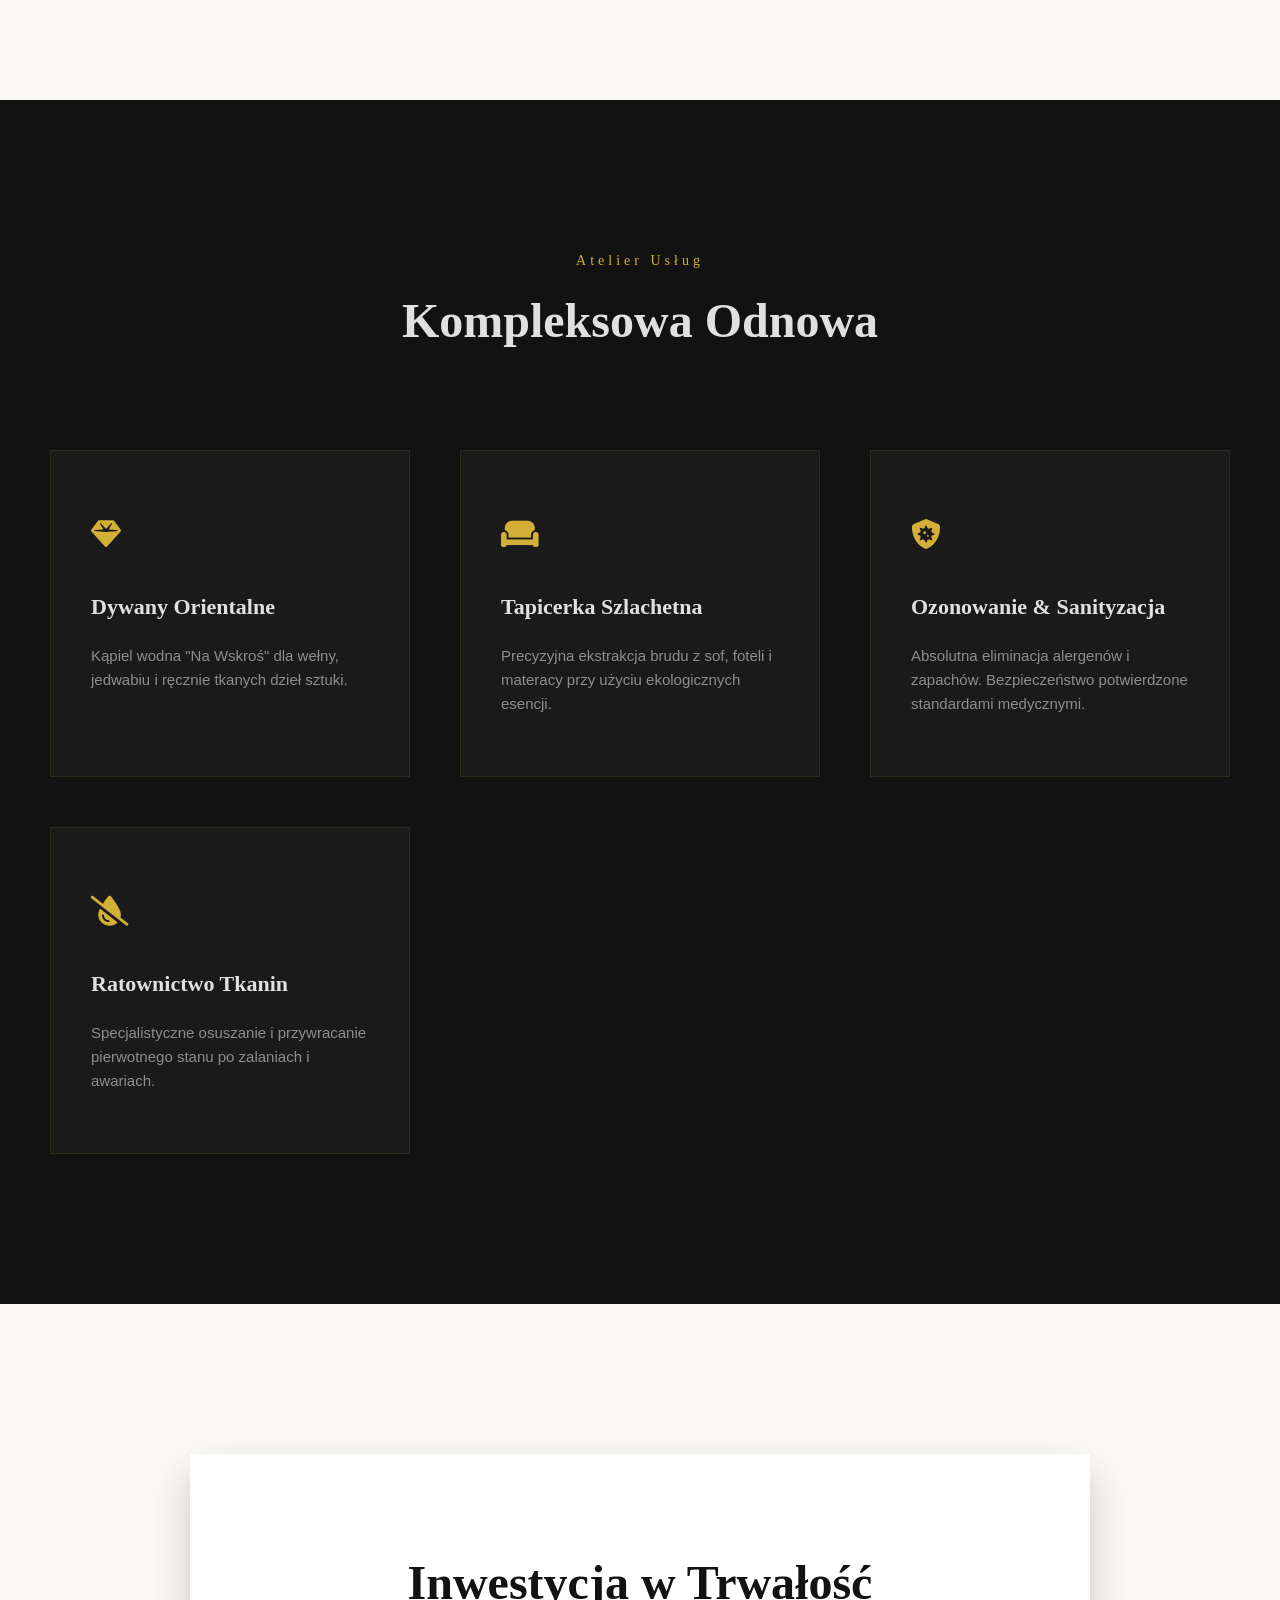
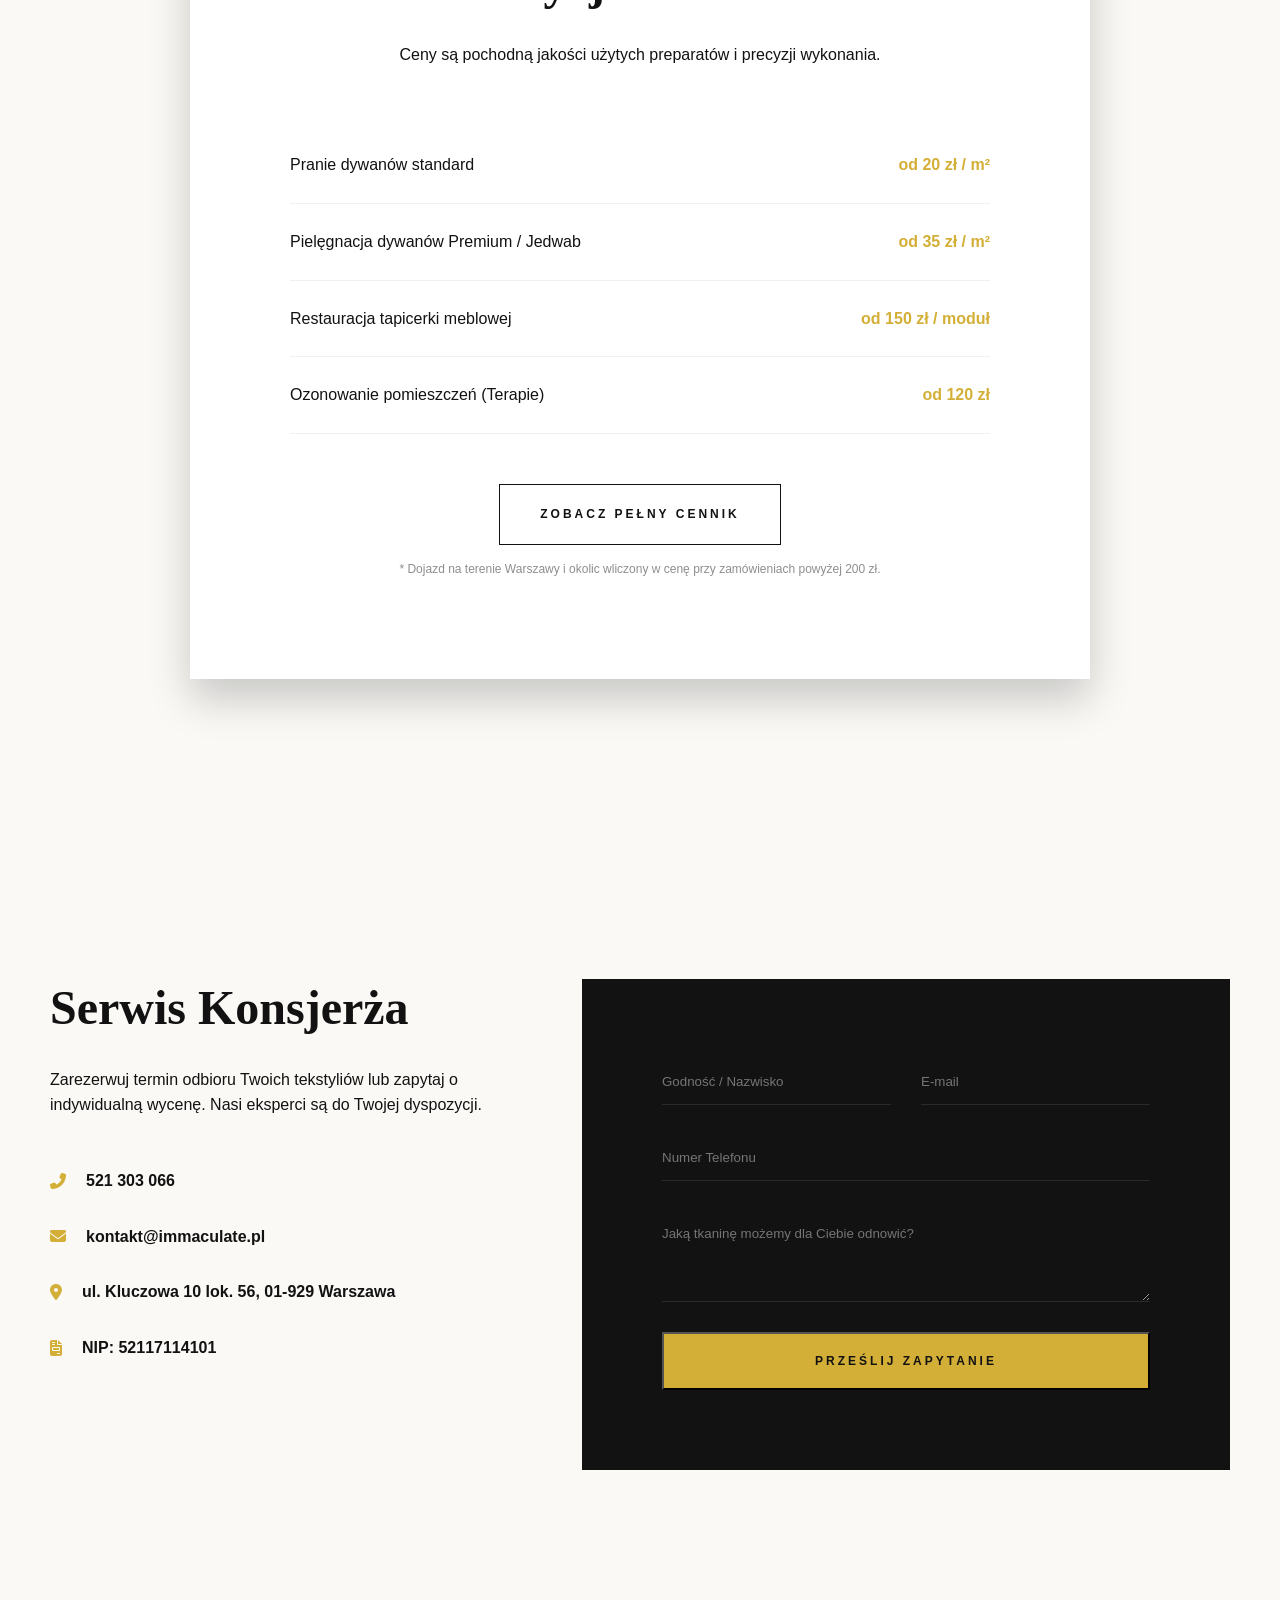
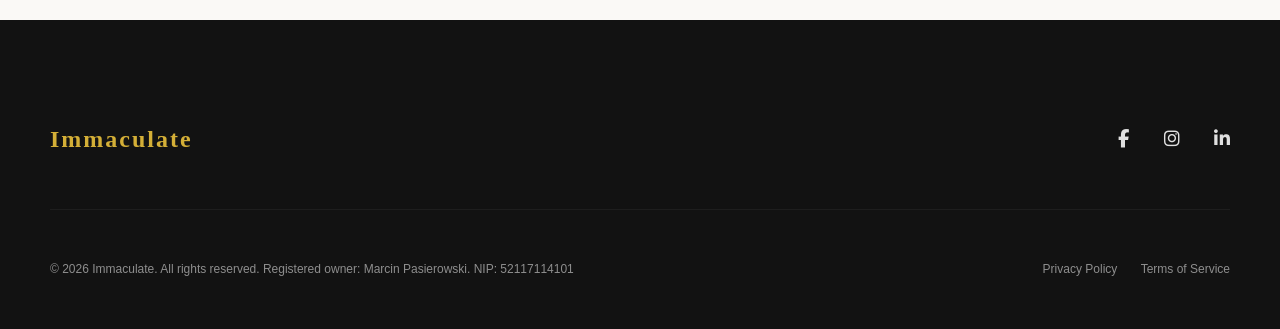
==== commit dd8fe3b9: "fix: resolve mobile overflow and reposition pricing button" ====
--- a/index.html
+++ b/index.html
@@ -145,8 +145,8 @@
                         </div>
                     </div>
                     <div class="card-note">
+                        <p><a href="cennik.html" class="btn btn-ghost">Zobacz pełny cennik</a></p>
                         <p>* Dojazd na terenie Warszawy i okolic wliczony w cenę przy zamówieniach powyżej 200 zł.</p>
-                        <p><a href="cennik.html" class="btn btn-ghost">Zobacz pełny cennik</a></p>
                     </div>
                 </div>
             </div>
--- a/styles.css
+++ b/styles.css
@@ -15,12 +15,15 @@
     box-sizing: border-box;
 }
 
+html, body {
+    overflow-x: hidden;
+}
+
 body {
     background-color: var(--cream);
     color: var(--primary-dark);
     font-family: 'Montserrat', sans-serif;
     line-height: 1.6;
-    overflow-x: hidden;
 }
 
 h1, h2, h3, .brand-main, .section-tag {
@@ -120,6 +123,57 @@
     gap: 40px;
 }
 
+.nav-toggle {
+    display: none;
+    cursor: pointer;
+    flex-direction: column;
+    gap: 6px;
+    z-index: 1001;
+}
+
+.nav-toggle span {
+    display: block;
+    width: 25px;
+    height: 2px;
+    background: var(--text-light);
+    transition: var(--transition);
+}
+
+/* Mobile Menu Active State */
+.nav-toggle.active span:nth-child(1) {
+    transform: translateY(8px) rotate(45deg);
+}
+
+.nav-toggle.active span:nth-child(2) {
+    opacity: 0;
+}
+
+.nav-toggle.active span:nth-child(3) {
+    transform: translateY(-8px) rotate(-45deg);
+}
+
+.nav-menu.active {
+    display: flex !important;
+    position: fixed;
+    top: 0;
+    right: 0;
+    width: 100%;
+    height: 100vh;
+    background: var(--primary-dark);
+    flex-direction: column;
+    justify-content: center;
+    align-items: center;
+    z-index: 1000;
+}
+
+.nav-menu.active li {
+    margin: 20px 0;
+}
+
+.nav-menu.active a {
+    font-size: 24px;
+}
+
 .nav-menu a {
     color: var(--text-light);
     text-decoration: none;
@@ -190,6 +244,7 @@
 }
 
 .btn {
+    display: inline-block;
     padding: 20px 40px;
     text-decoration: none;
     font-size: 12px;
@@ -393,6 +448,57 @@
     text-align: center;
     font-size: 12px;
     color: var(--text-muted);
+}
+
+.card-note p {
+    margin-bottom: 15px;
+}
+
+.card-note p:last-child {
+    margin-bottom: 0;
+}
+
+.card-note .btn-ghost {
+    border-color: var(--primary-dark);
+    color: var(--primary-dark);
+}
+
+.card-note .btn-ghost:hover {
+    background: var(--primary-dark);
+    color: white;
+}
+
+/* Detailed Pricing Styles */
+.pricing-category-title {
+    font-family: 'Cinzel', serif;
+    color: var(--accent-gold);
+    border-bottom: 1px solid var(--accent-gold);
+    padding-bottom: 10px;
+    margin: 40px 0 20px;
+    font-size: 20px;
+}
+
+.pricing-detail-table {
+    width: 100%;
+    border-collapse: collapse;
+    margin-bottom: 30px;
+}
+
+.pricing-detail-table td {
+    padding: 15px 0;
+    border-bottom: 1px solid #f0f0f0;
+    font-size: 15px;
+}
+
+.pricing-detail-table .price-value {
+    text-align: right;
+    color: var(--accent-gold);
+    font-weight: 600;
+    white-space: nowrap;
+}
+
+.pricing-detail-table tr:hover td {
+    background: rgba(212, 175, 55, 0.05);
 }
 
 /* Concierge Section */
@@ -501,6 +607,7 @@
     .container { padding: 0 30px; }
     .legacy-grid, .concierge-wrapper { grid-template-columns: 1fr; gap: 60px; }
     .nav-menu { display: none; }
+    .nav-toggle { display: flex; }
     .hero-content h1 { font-size: 50px; }
     .investment-card { padding: 50px; }
     .concierge-form { padding: 40px; }
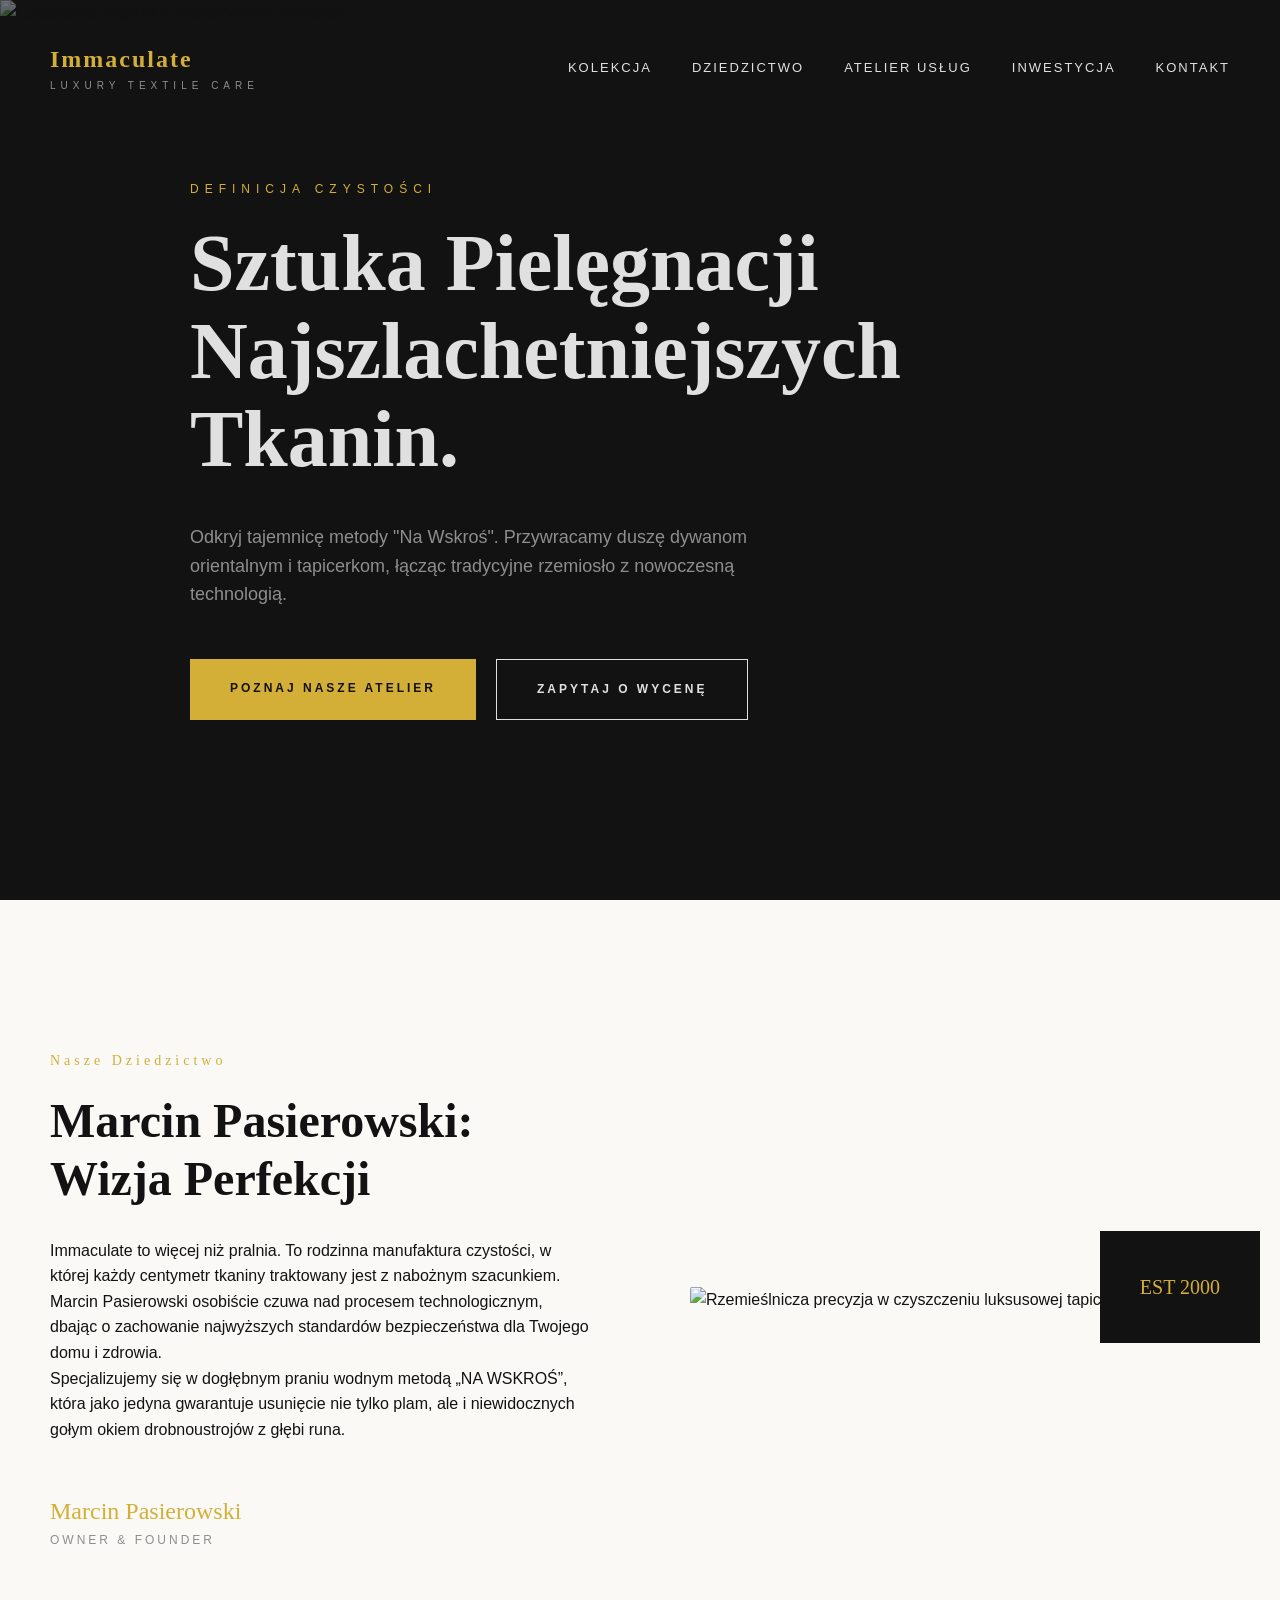
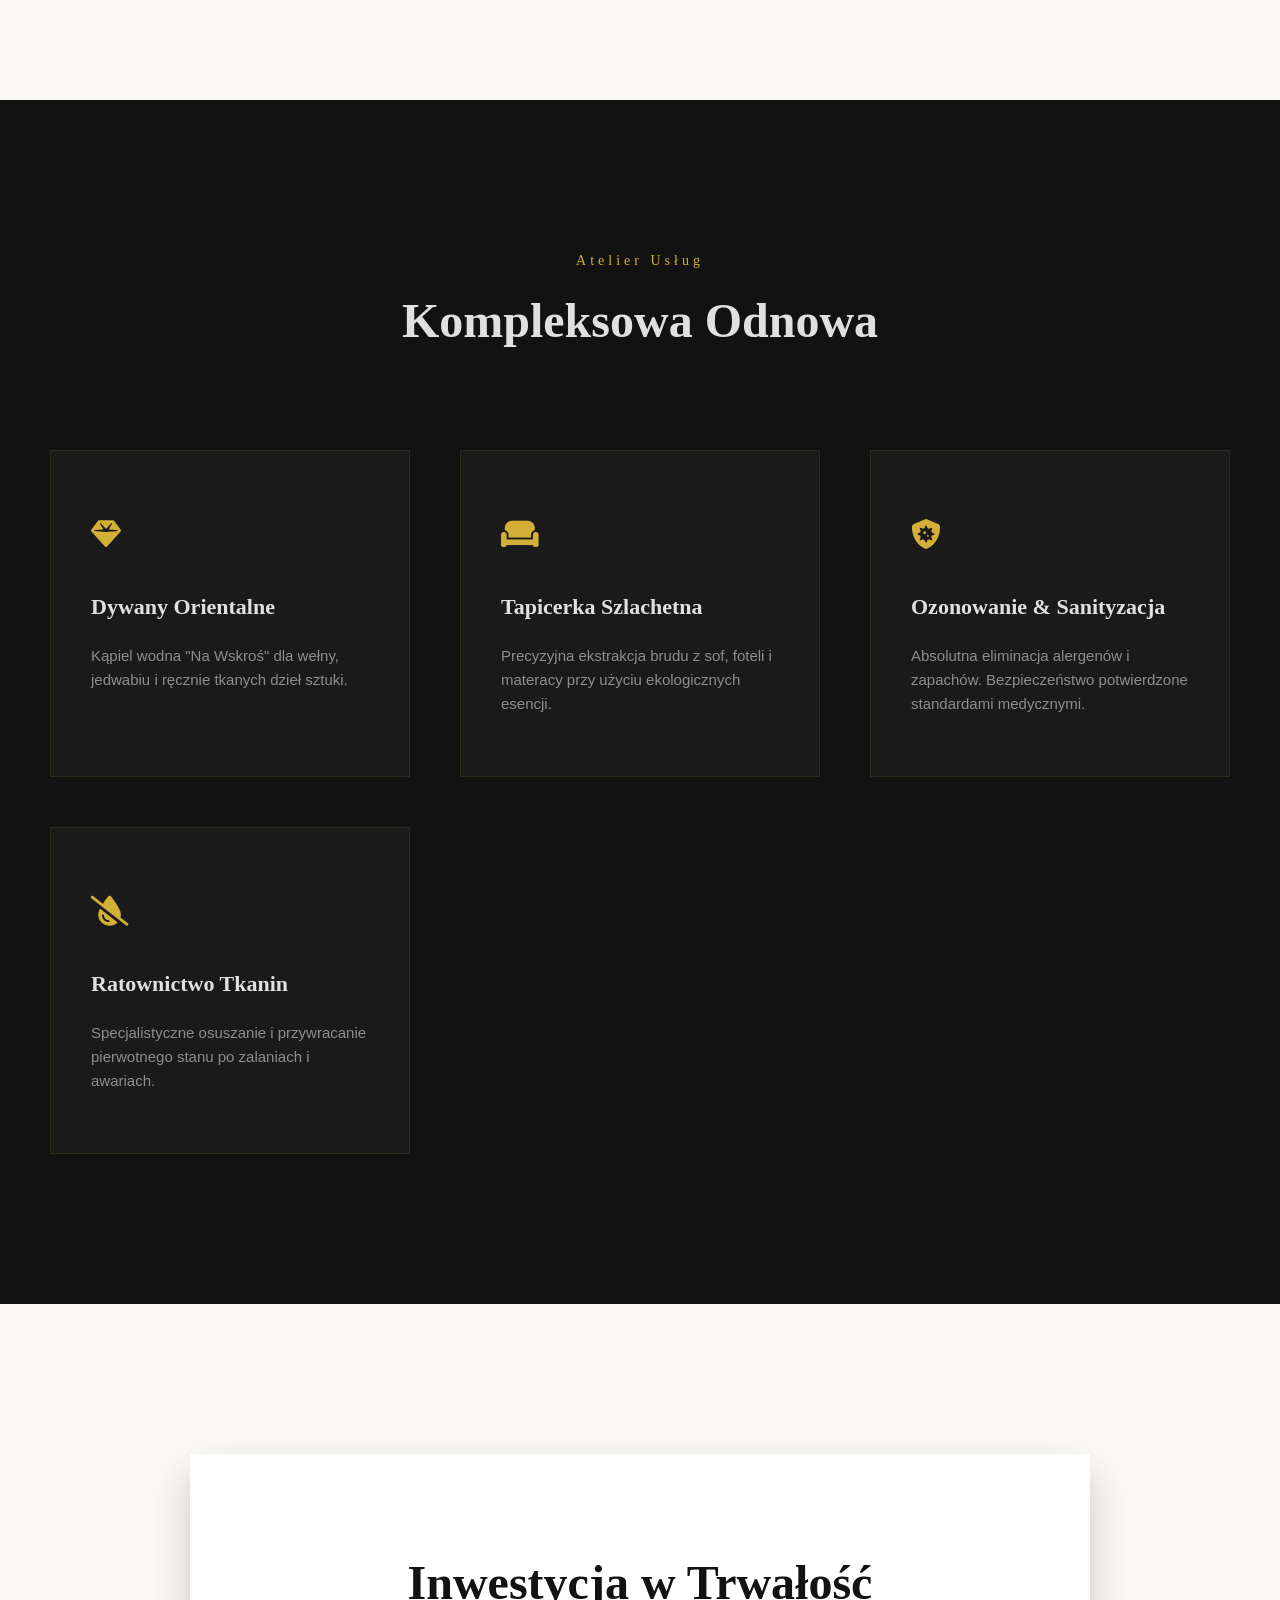
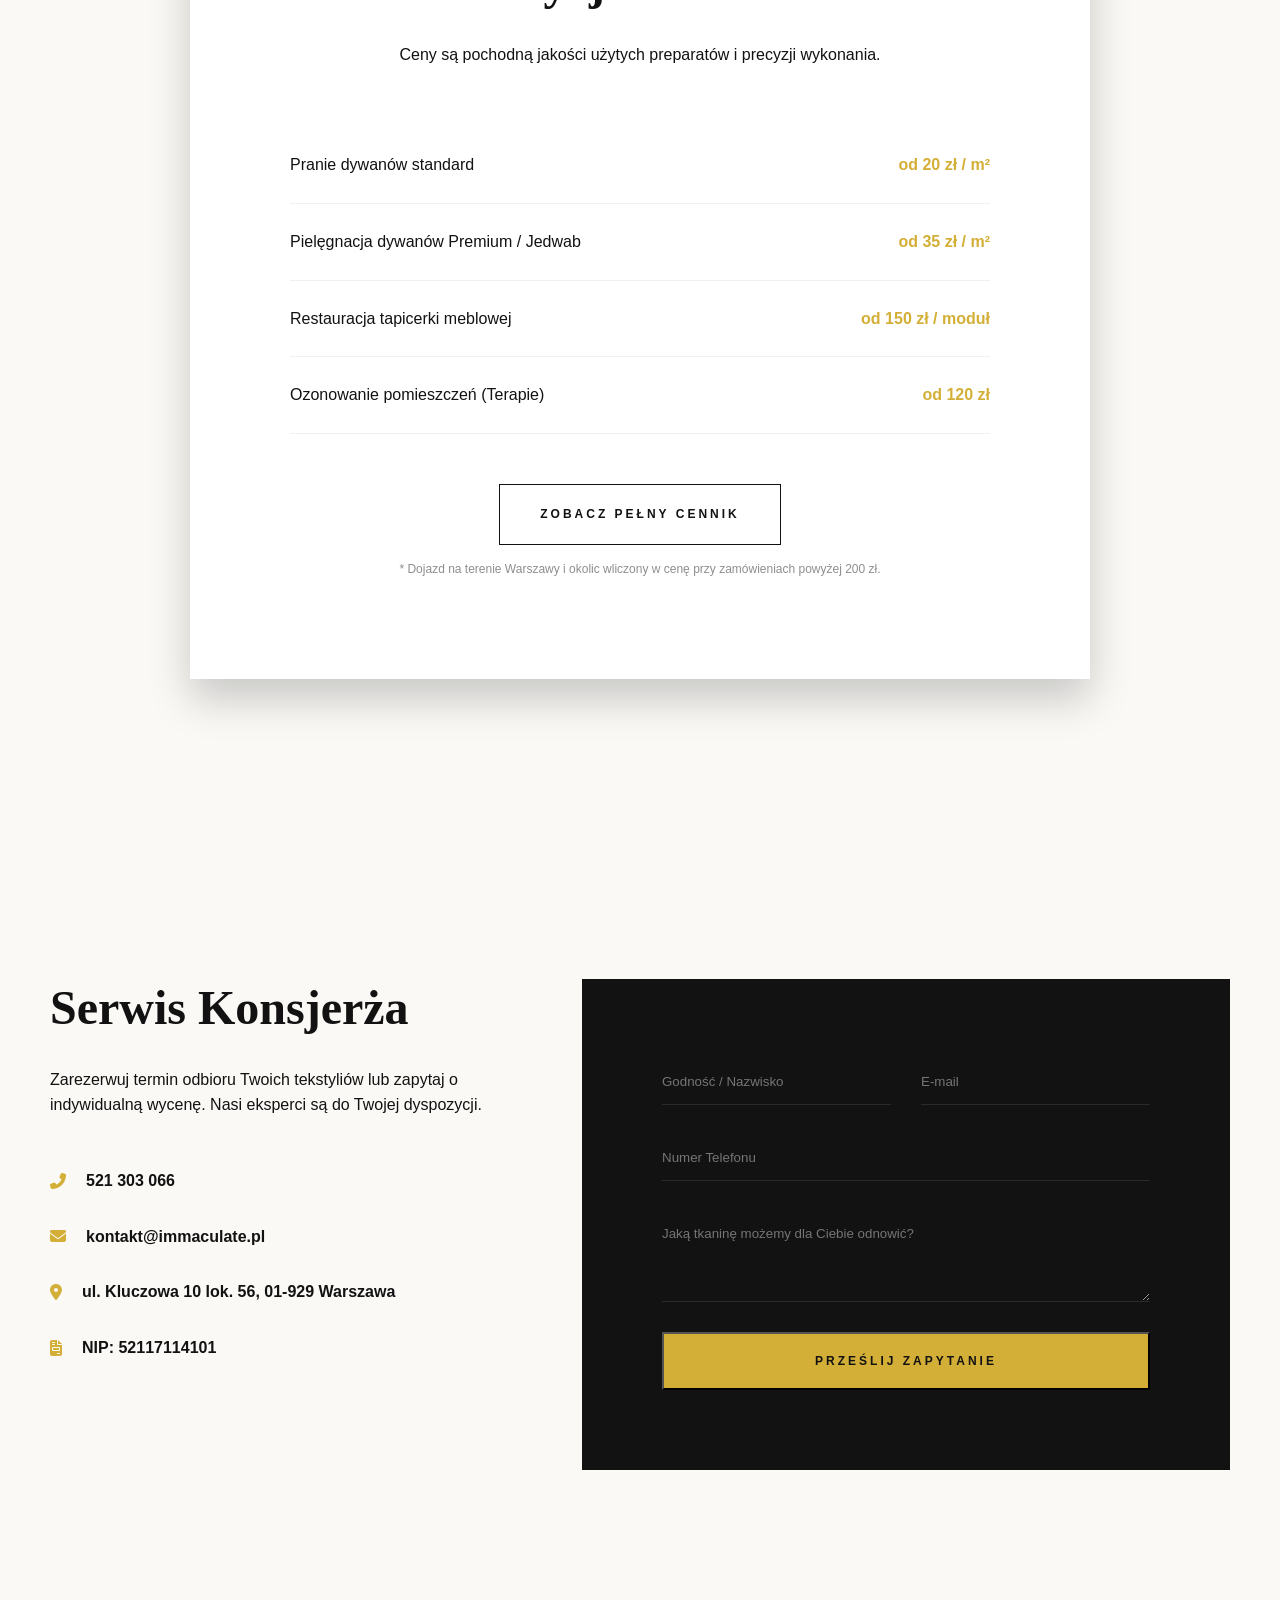
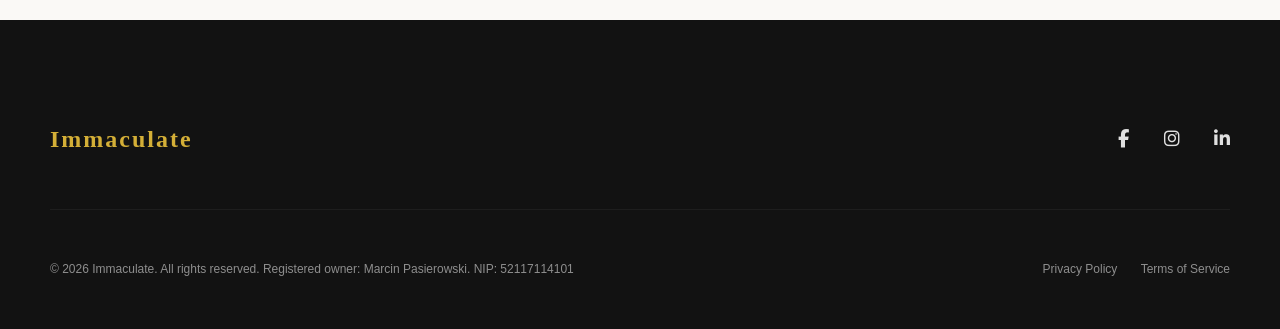
==== commit abd3f524: "fix: remove explore scroll indicator to prevent layout overlap" ====
--- a/index.html
+++ b/index.html
@@ -56,10 +56,6 @@
                     </div>
                 </div>
             </div>
-            <a href="#about" class="scroll-indicator">
-                <span>Eksploruj</span>
-                <div class="line"></div>
-            </a>
         </section>
 
         <!-- Legacy: About Immaculate -->
